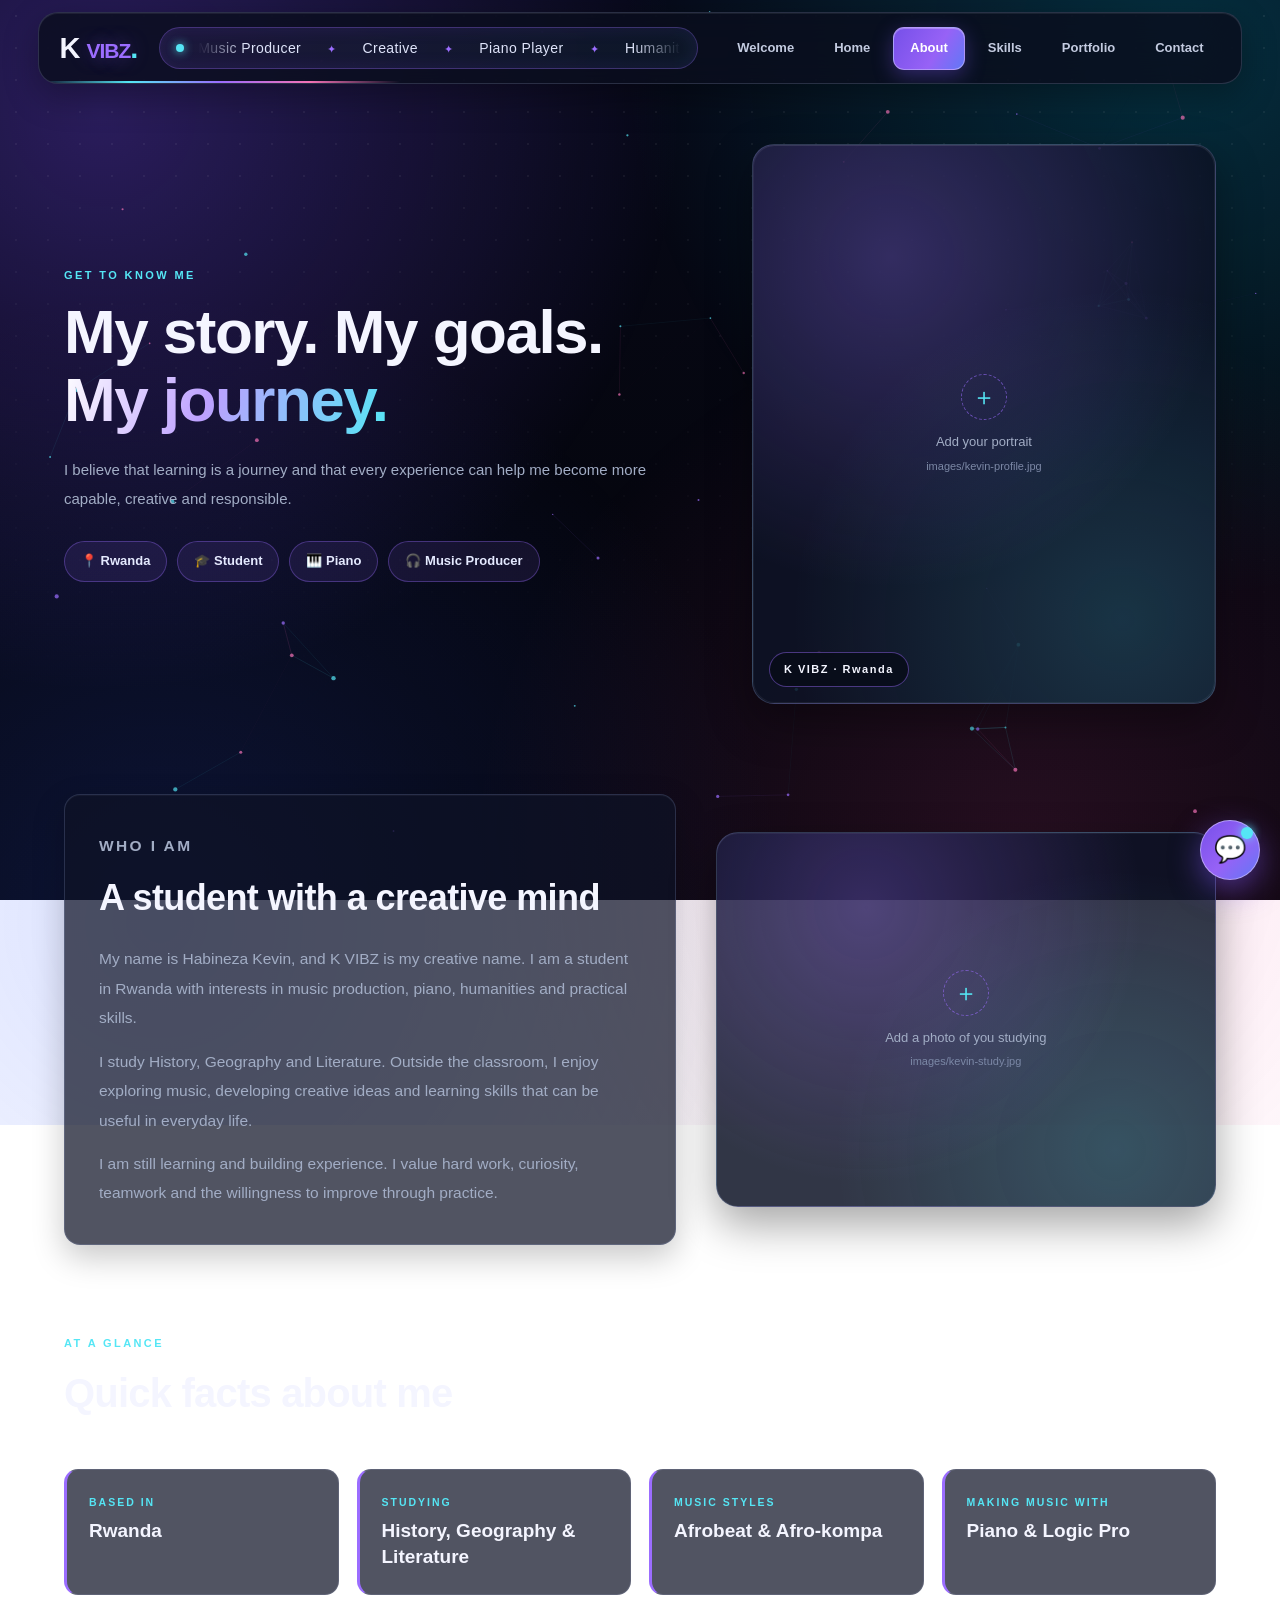
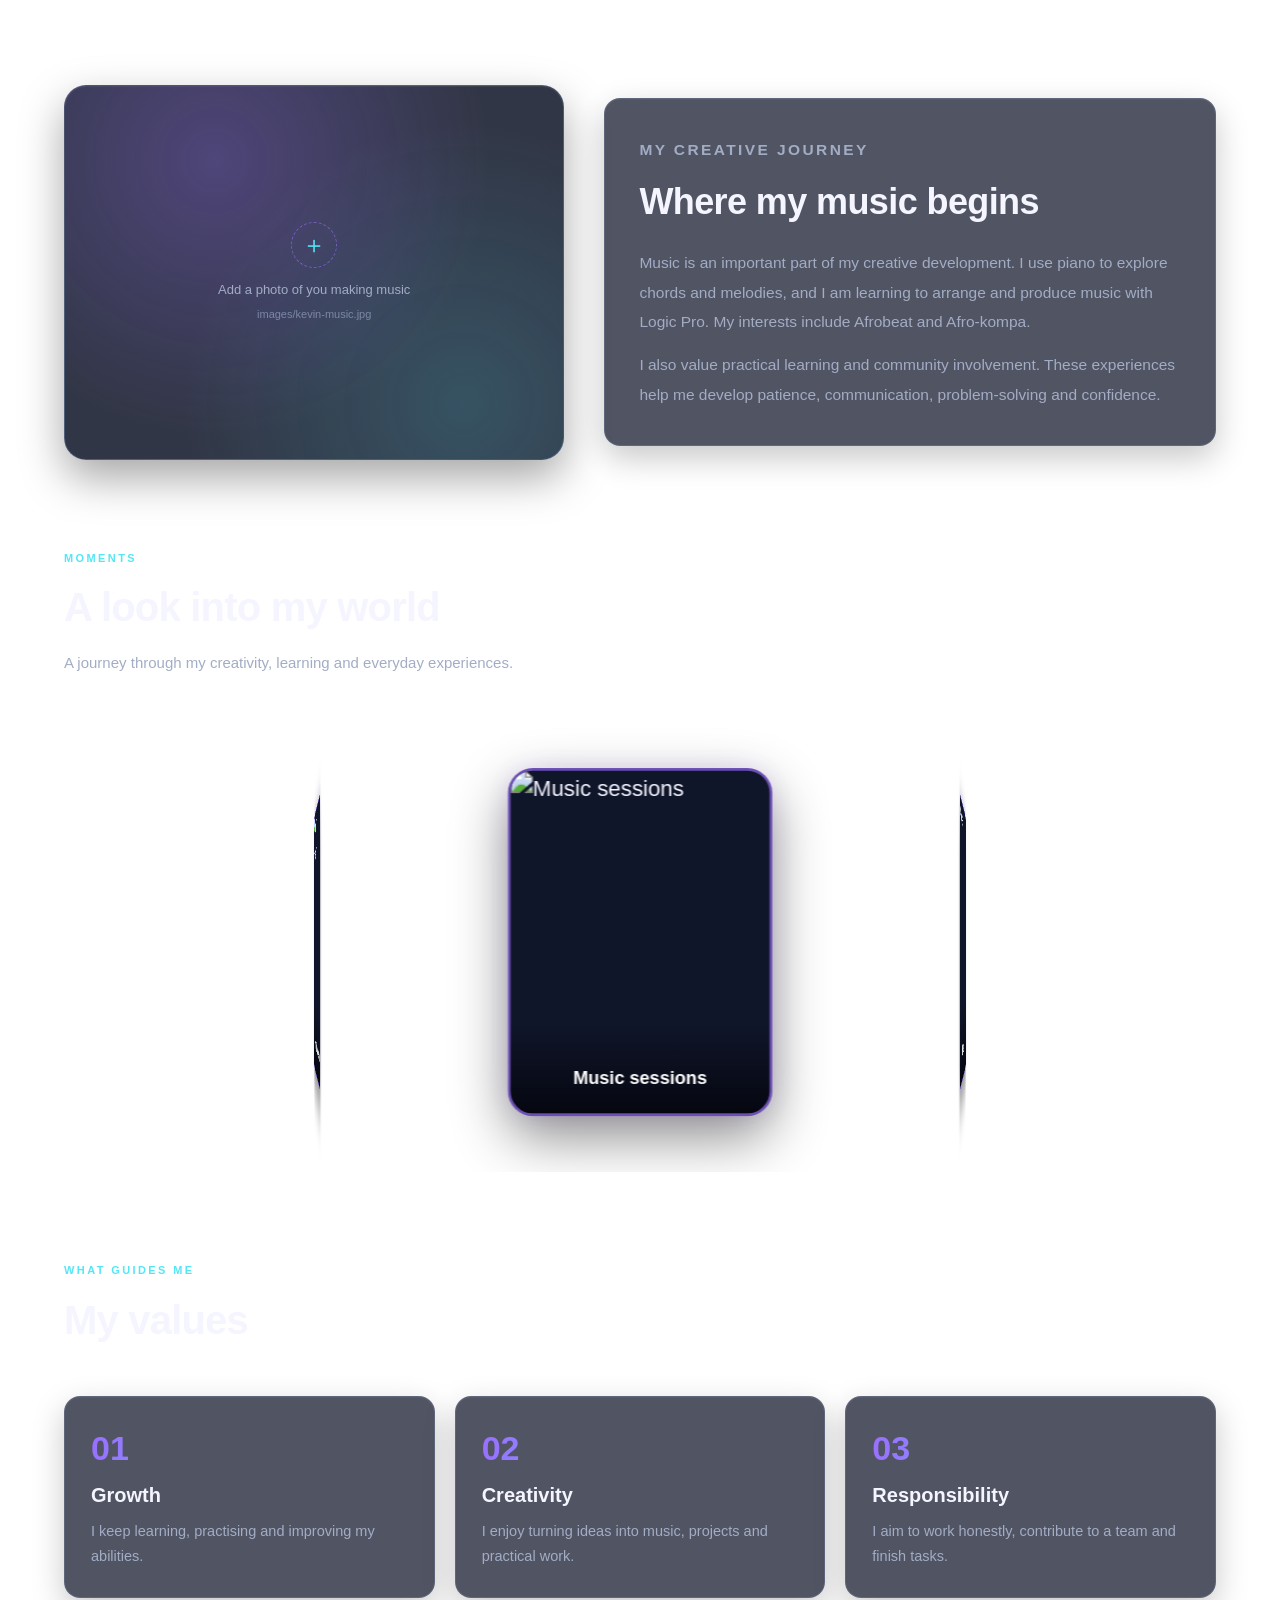
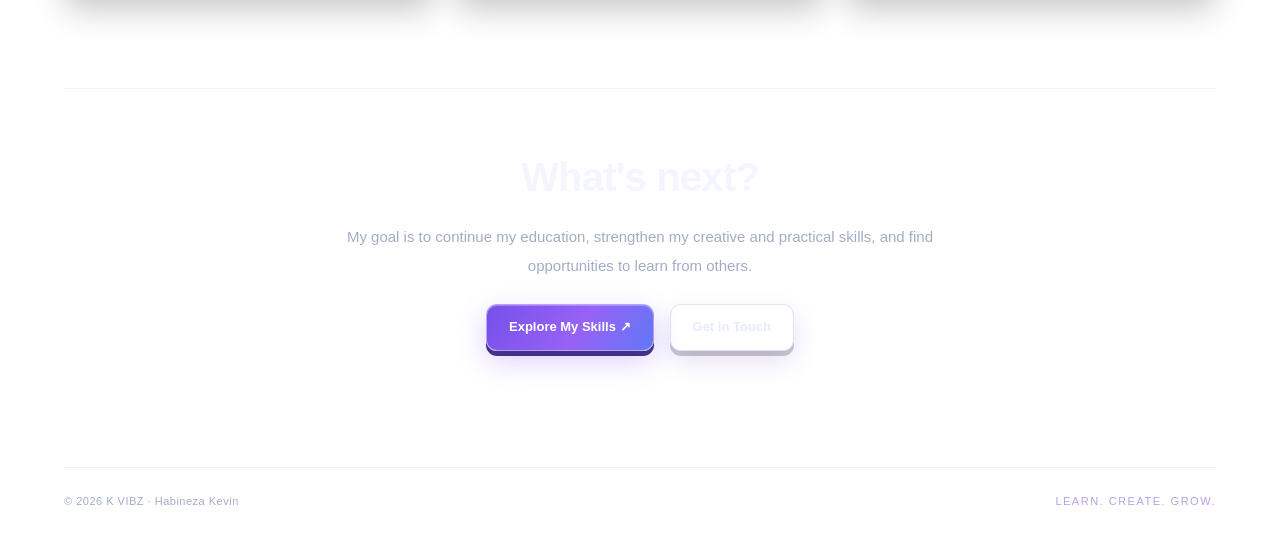
==== about.html @ 2c4d75a5 "Add files via upload" ====
<!DOCTYPE html>
<html lang="en">
<head>
  <meta charset="UTF-8">
  <meta name="viewport" content="width=device-width, initial-scale=1.0">
  <meta name="theme-color" content="#05060f">
  <title>About Me | K VIBZ</title>
  <meta name="description" content="About Habineza Kevin, K VIBZ — student in Rwanda with interests in music production, piano, humanities and practical skills.">
  <link rel="stylesheet" href="styles.css">
  <link rel="stylesheet" href="about.css">
  <script>document.documentElement.classList.add('js');</script>
</head>
<body>
  <header class="site-header">
    <a href="index.html" class="brand">K <span>VIBZ</span><i>.</i></a>

    <div class="header-ticker" aria-hidden="true">
      <span class="ticker-dot"></span>
      <div class="ticker-window">
        <div class="ticker-track">
          <span>Music Producer</span>
          <span>Creative</span>
          <span>Piano Player</span>
          <span>Humanities Student</span>
          <span>Hairdressing Trainee</span>
          <span>Dreamer</span>
          <span>Lifelong Learner</span>
        </div>
      </div>
    </div>

    <button class="nav-toggle" type="button" aria-label="Open menu" aria-expanded="false">
      <span></span><span></span><span></span>
    </button>

    <nav class="navigation">
      <a href="index.html">Welcome</a>
      <a href="home.html">Home</a>
      <a href="about.html" class="active">About</a>
      <a href="skills.html">Skills</a>
      <a href="portfolio.html">Portfolio</a>
      <a href="contact.html">Contact</a>
    </nav>
  </header>

  <main class="page-container about-page">

    <!-- 1. HERO + MAIN PHOTO -->
    <section class="about-hero">
      <div class="about-hero-copy">
        <p class="eyebrow">GET TO KNOW ME</p>
        <h1>My story. My goals. <span class="gradient-text">My journey.</span></h1>
        <p class="page-description">
          I believe that learning is a journey and that every experience can
          help me become more capable, creative and responsible.
        </p>

        <div class="chips">
          <span class="chip">📍 Rwanda</span>
          <span class="chip">🎓 Student</span>
          <span class="chip">🎹 Piano</span>
          <span class="chip">🎧 Music Producer</span>
        </div>
      </div>

      <!-- PHOTO 1: your main portrait → images/kevin-profile.jpg -->
      <figure class="photo-frame portrait">
        <img src="https://uploads.onecompiler.io/436hc3fnz/436vzrrxx/kevin.jpg" alt="Portrait of Habineza Kevin" onerror="this.style.display='none'">
        <span class="photo-placeholder">
          <b>＋</b>
          Add your portrait<br><small>images/kevin-profile.jpg</small>
        </span>
        <figcaption class="photo-badge">K VIBZ · Rwanda</figcaption>
      </figure>
    </section>

    <!-- 2. WHO I AM + PHOTO -->
    <section class="about-split reveal">
      <div class="about-block">
        <p class="eyebrow">WHO I AM</p>
        <h2>A student with a creative mind</h2>
        <p>
          My name is Habineza Kevin, and K VIBZ is my creative name.
          I am a student in Rwanda with interests in music production,
          piano, humanities and practical skills.
        </p>
        <p>
          I study History, Geography and Literature. Outside the classroom,
          I enjoy exploring music, developing creative ideas and learning
          skills that can be useful in everyday life.
        </p>
        <p>
          I am still learning and building experience. I value hard work,
          curiosity, teamwork and the willingness to improve through practice.
        </p>
      </div>

      <!-- PHOTO 2: you studying or in class → images/kevin-study.jpg -->
      <figure class="photo-frame wide">
        <img src="https://uploads.onecompiler.io/436hc3fnz/436vzrrxx/geolab_18.JPG" alt="Kevin studying" onerror="this.style.display='none'">
        <span class="photo-placeholder">
          <b>＋</b>
          Add a photo of you studying<br><small>images/kevin-study.jpg</small>
        </span>
      </figure>
    </section>

    <!-- 3. AT A GLANCE -->
    <section class="about-section">
      <div class="section-head reveal">
        <p class="eyebrow">AT A GLANCE</p>
        <h2>Quick facts about me</h2>
      </div>

      <div class="facts-grid">
        <div class="fact reveal" style="--delay:0s">
          <span class="fact-label">BASED IN</span>
          <strong>Rwanda</strong>
        </div>
        <div class="fact reveal" style="--delay:0.1s">
          <span class="fact-label">STUDYING</span>
          <strong>History, Geography &amp; Literature</strong>
        </div>
        <div class="fact reveal" style="--delay:0.2s">
          <span class="fact-label">MUSIC STYLES</span>
          <strong>Afrobeat &amp; Afro-kompa</strong>
        </div>
        <div class="fact reveal" style="--delay:0.3s">
          <span class="fact-label">MAKING MUSIC WITH</span>
          <strong>Piano &amp; Logic Pro</strong>
        </div>
      </div>
    </section>

    <!-- 4. CREATIVE JOURNEY + PHOTO -->
    <section class="about-split reverse reveal">
      <!-- PHOTO 3: you at the piano or making music → images/kevin-music.jpg -->
      <figure class="photo-frame wide">
        <img src="https://uploads.onecompiler.io/436hc3fnz/436vzrrxx/kevin_25.jpg" alt="Kevin making music" onerror="this.style.display='none'">
        <span class="photo-placeholder">
          <b>＋</b>
          Add a photo of you making music<br><small>images/kevin-music.jpg</small>
        </span>
      </figure>

      <div class="about-block">
        <p class="eyebrow">MY CREATIVE JOURNEY</p>
        <h2>Where my music begins</h2>
        <p>
          Music is an important part of my creative development. I use piano
          to explore chords and melodies, and I am learning to arrange and
          produce music with Logic Pro. My interests include Afrobeat and
          Afro-kompa.
        </p>
        <p>
          I also value practical learning and community involvement.
          These experiences help me develop patience, communication,
          problem-solving and confidence.
        </p>
      </div>
    </section>

    <!-- 5. PHOTO GALLERY -->
    

<!-- 5. 3D ROTATING PHOTO GALLERY -->
<section class="about-section">
  <div class="section-head reveal">
    <p class="eyebrow">MOMENTS</p>
    <h2>A look into my world</h2>
    <p class="page-description">
      A journey through my creativity, learning and everyday experiences.
    </p>
  </div>

  <div class="carousel-scene reveal">
    <div class="carousel-3d">

      <figure class="carousel-photo">
        <img src="https://uploads.onecompiler.io/436hc3fnz/436vzrrxx/kevin_23.jpg" alt="Music sessions">
        <figcaption>Music sessions</figcaption>
      </figure>

      <figure class="carousel-photo">
        <img src="https://uploads.onecompiler.io/436hc3fnz/436vzrrxx/kevin_1.jpg" alt="At the piano">
        <figcaption>At the piano</figcaption>
      </figure>

      <figure class="carousel-photo">
        <img src="https://uploads.onecompiler.io/436hc3fnz/436vzrrxx/geolab_16.JPG" alt="In class">
        <figcaption>In class</figcaption>
      </figure>

      <figure class="carousel-photo">
        <img src="https://uploads.onecompiler.io/436hc3fnz/436vzrrxx/geolab_19.JPG" alt="Hairdressing practice">
        <figcaption>Hairdressing practice</figcaption>
      </figure>

      <figure class="carousel-photo">
        <img src="https://uploads.onecompiler.io/436hc3fnz/436vzrrxx/kevin_9.jpg" alt="Community involvement">
        <figcaption>Community involvement</figcaption>
      </figure>

    </div>
  </div>
</section>



    <!-- 6. VALUES -->
    <section class="about-section">
      <div class="section-head reveal">
        <p class="eyebrow">WHAT GUIDES ME</p>
        <h2>My values</h2>
      </div>

      <div class="values-grid">
        <div class="reveal" style="--delay:0s">
          <h3>Growth</h3>
          <p>I keep learning, practising and improving my abilities.</p>
        </div>
        <div class="reveal" style="--delay:0.12s">
          <h3>Creativity</h3>
          <p>I enjoy turning ideas into music, projects and practical work.</p>
        </div>
        <div class="reveal" style="--delay:0.24s">
          <h3>Responsibility</h3>
          <p>I aim to work honestly, contribute to a team and finish tasks.</p>
        </div>
      </div>
    </section>

    <!-- 7. WHAT'S NEXT -->
    <section class="about-cta reveal">
      <h2>What's next?</h2>
      <p class="page-description">
        My goal is to continue my education, strengthen my creative and
        practical skills, and find opportunities to learn from others.
      </p>
      <div class="cta-buttons">
        <a href="skills.html" class="btn btn-primary">Explore My Skills ↗</a>
        <a href="contact.html" class="btn btn-outline">Get in Touch</a>
      </div>
    </section>
  </main>

  <footer class="site-footer">
    <p>© 2026 K VIBZ · Habineza Kevin</p>
    <p>LEARN. CREATE. GROW.</p>
  </footer>

  <script src="script.js"></script>
  <script src="about.js"></script>
</body>
</html>
---- styles.css ----
/* ==========================================
   K VIBZ — WELCOME PAGE EXTRAS (index.html only)
   Add AFTER styles.css:  <link rel="stylesheet" href="welcome.css">
========================================== */

/* --- One entrance moment: headline lines rise into place --- */
.welcome-title .ln {
    display: block;
    overflow: hidden;
    padding-bottom: 0.08em;
}

.welcome-title .ln > span {
    display: inline-block;
    transform: translateY(115%);
    animation: lineRise 0.95s cubic-bezier(0.2, 0.8, 0.2, 1) forwards;
}

.welcome-title .ln:nth-child(2) > span { animation-delay: 0.12s; }
.welcome-title .ln:nth-child(3) > span { animation-delay: 0.24s; }

@keyframes lineRise {
    to { transform: translateY(0); }
}

/* --- The piano panel --- */
.identity-panel {
    min-height: 540px;
    gap: 22px;
    cursor: default;
}

/* glow that follows the pointer */
.identity-panel::before {
    content: "";
    position: absolute;
    inset: 0;
    z-index: 0;
    pointer-events: none;
    background: radial-gradient(320px circle at var(--mx, 50%) var(--my, 35%),
                rgba(155, 109, 255, 0.2), transparent 65%);
}

/* sound bars drawn behind everything */
#viz {
    position: absolute;
    inset: 0;
    width: 100%;
    height: 100%;
    z-index: 0;
    pointer-events: none;
}

.identity-panel .logo-k {
    font-size: clamp(84px, 10vw, 118px);
}

.identity-panel .logo-vibz {
    font-size: clamp(26px, 3.4vw, 38px);
}

.piano {
    position: relative;
    z-index: 2;
    display: flex;
    width: min(360px, 88%);
    height: 132px;
    padding: 0 0 4px;
    background: rgba(5, 7, 16, 0.75);
    border: 1px solid rgba(157, 177, 225, 0.28);
    border-radius: 14px;
    box-shadow: 0 16px 36px rgba(0, 0, 0, 0.4);
}

.key-w {
    position: relative;
    flex: 1;
    margin: 0 1px;
    padding: 0 0 8px;
    display: flex;
    align-items: flex-end;
    justify-content: center;

    border: 0;
    border-radius: 0 0 9px 9px;
    background: linear-gradient(#f6f7ff, #c6ccf0);
    color: #565b86;
    font-size: 11px;
    font-weight: 700;
    cursor: pointer;
    transition: transform 0.08s ease, background 0.2s ease, box-shadow 0.2s ease;
}

.key-b {
    position: absolute;
    top: 0;
    z-index: 3;
    width: 9%;
    height: 60%;
    margin-left: -4.5%;

    border: 1px solid rgba(157, 177, 225, 0.3);
    border-top: 0;
    border-radius: 0 0 7px 7px;
    background: linear-gradient(#1d2347, #070914);
    color: #8f9acb;
    font-size: 10px;
    font-weight: 700;
    cursor: pointer;
    transition: transform 0.08s ease, background 0.2s ease, box-shadow 0.2s ease;
}

.key-w.on {
    transform: translateY(2px);
    background: linear-gradient(#cdb8ff, #55e6f5);
    box-shadow: 0 0 22px rgba(85, 230, 245, 0.6);
}

.key-b.on {
    transform: translateY(2px);
    background: linear-gradient(#9b6dff, #f472b6);
    box-shadow: 0 0 20px rgba(244, 114, 182, 0.65);
    color: white;
}

.key-w:focus-visible,
.key-b:focus-visible {
    outline: 2px solid var(--cyan);
    outline-offset: 2px;
}

#now {
    min-width: 220px;
    justify-content: center;
}

@media (max-width: 600px) {
    .identity-panel { min-height: 480px; }
    .piano { height: 112px; }
}

@media (prefers-reduced-motion: reduce) {
    .welcome-title .ln > span {
        transform: none;
        animation: none;
    }
}
/* ==========================================
   K VIBZ — COMMON STYLES (all pages)
   Deep Night • Electric Purple • Cyan • Rose
========================================== */

@import url('https://fonts.googleapis.com/css2?family=DM+Sans:wght@400;500;600;700&family=Space+Grotesk:wght@400;500;600;700&display=swap');

:root {
    --bg: #05060f;
    --surface: #0e1326;
    --purple: #9b6dff;
    --cyan: #55e6f5;
    --rose: #f472b6;
    --text: #f4f5ff;
    --muted: #a2adc5;
    --border: rgba(165, 180, 220, 0.17);
    --radius: 16px;

    /* Side margins for every page: change this one value to adjust all */
    --page-width: min(1200px, 90%);
}

/* ==========================================
   1. BASE
========================================== */

* {
    margin: 0;
    padding: 0;
    box-sizing: border-box;
}

html {
    scroll-behavior: smooth;
    scroll-padding-top: 110px;
}

body {
    min-height: 100vh;
    display: flex;
    flex-direction: column;
    overflow-x: hidden;

    background: linear-gradient(180deg, #070918 0%, #05060f 55%, #04050b 100%);
    background-attachment: fixed;

    color: var(--text);
    font-family: 'DM Sans', sans-serif;
    line-height: 1.6;
}

a {
    color: inherit;
    text-decoration: none;
}

button,
input,
textarea,
select {
    font: inherit;
}

img {
    max-width: 100%;
}

/* ==========================================
   2. BACKGROUND  (aurora + dot grid + particles)
========================================== */

/* Slowly drifting colour glow */
body::before {
    content: "";
    position: fixed;
    inset: -25%;
    z-index: -3;
    pointer-events: none;

    background:
        radial-gradient(circle at 22% 25%, rgba(124, 77, 255, 0.30), transparent 32%),
        radial-gradient(circle at 78% 20%, rgba(0, 200, 220, 0.20), transparent 30%),
        radial-gradient(circle at 70% 80%, rgba(236, 72, 153, 0.15), transparent 32%),
        radial-gradient(circle at 25% 85%, rgba(56, 92, 255, 0.18), transparent 34%);

    animation: auroraDrift 28s ease-in-out infinite alternate;
}

/* Fine dot grid that fades toward the bottom */
body::after {
    content: "";
    position: fixed;
    inset: 0;
    z-index: -1;
    pointer-events: none;

    background-image: radial-gradient(rgba(255, 255, 255, 0.07) 1px, transparent 1px);
    background-size: 32px 32px;
    mask-image: linear-gradient(to bottom, black, transparent 80%);
    -webkit-mask-image: linear-gradient(to bottom, black, transparent 80%);
}

/* Floating particles are drawn by script.js */
#bg-canvas {
    position: fixed;
    inset: 0;
    z-index: -2;
    pointer-events: none;
}

/* ==========================================
   3. PAGE SIDE MARGINS  (the  |  content  |  look)
========================================== */

main {
    flex: 1;
    width: var(--page-width);
    margin: 0 auto;
    padding: 60px 0;
}

/* ==========================================
   4. HEADER:  [ K VIBZ ]  [ moving words ]  [ buttons ]
========================================== */

.site-header {
    position: sticky;
    top: 12px;
    z-index: 1000;

    width: min(1280px, 94%);
    margin: 12px auto 0;
    padding: 12px 20px;
    overflow: hidden;

    display: grid;
    grid-template-columns: auto minmax(0, 1fr) auto;
    grid-template-areas: "brand ticker nav";
    align-items: center;
    gap: 22px;

    background: rgba(10, 14, 30, 0.82);
    border: 1px solid rgba(170, 180, 220, 0.2);
    border-radius: 20px;

    -webkit-backdrop-filter: blur(20px);
    backdrop-filter: blur(20px);

    box-shadow:
        0 12px 35px rgba(0, 0, 0, 0.3),
        inset 0 1px 0 rgba(255, 255, 255, 0.07);

    transition: box-shadow 0.3s ease, border-color 0.3s ease;
}

.site-header.scrolled {
    border-color: rgba(155, 109, 255, 0.4);
    box-shadow:
        0 14px 40px rgba(0, 0, 0, 0.45),
        0 0 30px rgba(124, 77, 255, 0.12),
        inset 0 1px 0 rgba(255, 255, 255, 0.07);
}

/* Glowing line sliding along the bottom edge */
.site-header::after {
    content: "";
    position: absolute;
    left: 0;
    bottom: 0;
    width: 30%;
    height: 2px;
    background: linear-gradient(90deg, transparent, var(--cyan), var(--purple), var(--rose), transparent);
    animation: headerGlow 5s ease-in-out infinite alternate;
}

/* --- Logo (left) --- */

.brand {
    grid-area: brand;
    font-family: 'Space Grotesk', sans-serif;
    font-size: 29px;
    font-weight: 700;
    letter-spacing: -1px;
    white-space: nowrap;
}

.brand span {
  font-size: 21px;
    color: var(--purple);
    text-shadow: 0 0 20px rgba(155, 109, 255, 0.4);
}

.brand i {
    color: var(--cyan);
    font-style: normal;
}

/* --- Moving words in a frame (middle) --- */

.header-ticker {
    grid-area: ticker;
    min-width: 0;
    height: 42px;
    padding: 0 16px;

    display: flex;
    align-items: center;
    gap: 14px;

    background: linear-gradient(135deg, rgba(155, 109, 255, 0.1), rgba(85, 230, 245, 0.05));
    border: 1px solid rgba(155, 109, 255, 0.32);
    border-radius: 999px;
    box-shadow: inset 0 0 18px rgba(124, 77, 255, 0.1);
}

.ticker-dot {
    flex-shrink: 0;
    width: 8px;
    height: 8px;
    border-radius: 50%;
    background: var(--cyan);
    box-shadow: 0 0 10px var(--cyan);
    animation: pulse 1.8s ease-in-out infinite;
}

.ticker-window {
    flex: 1;
    min-width: 0;
    overflow: hidden;

    mask-image: linear-gradient(90deg, transparent, black 10%, black 90%, transparent);
    -webkit-mask-image: linear-gradient(90deg, transparent, black 10%, black 90%, transparent);
}

.ticker-track {
    display: flex;
    align-items: center;
    gap: 26px;
    width: max-content;
    animation: tickerMove 30s linear infinite;

    font-family: 'Space Grotesk', sans-serif;
    font-size: 14px;
    font-weight: 500;
    letter-spacing: 0.4px;
    color: #dfe4fa;
    white-space: nowrap;
}

.ticker-track span::after {
    content: "✦";
    margin-left: 26px;
    color: var(--purple);
    font-size: 11px;
}

.header-ticker:hover .ticker-track {
    animation-play-state: paused;
}

/* --- Navigation buttons (right) --- */

.navigation {
    grid-area: nav;
    display: flex;
    align-items: center;
    gap: 6px;
}

.navigation a {
    padding: 10px 16px;
    border: 1px solid transparent;
    border-radius: 11px;

    color: #c3cbe0;
    font-size: 13px;
    font-weight: 600;
    white-space: nowrap;

    transition: color 0.25s ease, background 0.25s ease, border-color 0.25s ease,
                box-shadow 0.25s ease, transform 0.25s ease;
}

.navigation a:hover {
    color: white;
    background: rgba(155, 109, 255, 0.14);
    border-color: rgba(155, 109, 255, 0.4);
    transform: translateY(-2px);
}

.navigation a.active {
    color: white;
    background: linear-gradient(120deg, #7650e9, #9762f6 60%, #6178f6);
    border-color: rgba(213, 198, 255, 0.55);
    box-shadow: 0 6px 20px rgba(126, 83, 245, 0.35), inset 0 1px 0 rgba(255, 255, 255, 0.25);
}

/* --- Menu button (phones and tablets only) --- */

.nav-toggle {
    grid-area: toggle;
    display: none;
    width: 44px;
    height: 44px;
    padding: 0;

    flex-direction: column;
    align-items: center;
    justify-content: center;
    gap: 5px;

    background: rgba(155, 109, 255, 0.12);
    border: 1px solid rgba(155, 109, 255, 0.4);
    border-radius: 12px;
    cursor: pointer;
}

.nav-toggle span {
    display: block;
    width: 20px;
    height: 2px;
    background: white;
    border-radius: 2px;
    transition: transform 0.3s ease, opacity 0.3s ease;
}

.site-header.menu-open .nav-toggle span:nth-child(1) { transform: translateY(7px) rotate(45deg); }
.site-header.menu-open .nav-toggle span:nth-child(2) { opacity: 0; }
.site-header.menu-open .nav-toggle span:nth-child(3) { transform: translateY(-7px) rotate(-45deg); }

/* ==========================================
   5. TEXT
========================================== */

h1,
h2,
h3 {
    color: var(--text);
    font-family: 'Space Grotesk', sans-serif;
}

.eyebrow {
    color: var(--cyan);
    font-size: 11px;
    font-weight: 700;
    letter-spacing: 2.4px;
}

.gradient-text {
    background: linear-gradient(110deg, #ffffff 0%, #bda0ff 45%, #55e6f5 100%);
    -webkit-background-clip: text;
    background-clip: text;
    -webkit-text-fill-color: transparent;
    color: transparent;
}

.page-description {
    max-width: 650px;
    color: var(--muted);
    font-size: 15px;
    line-height: 1.9;
}

/* ==========================================
   6. BUTTONS
========================================== */

.btn {
    display: inline-flex;
    align-items: center;
    justify-content: center;
    gap: 8px;

    min-height: 47px;
    padding: 12px 22px;

    border: 1px solid rgba(190, 173, 255, 0.42);
    border-radius: 11px;

    font-size: 13px;
    font-weight: 700;
    text-align: center;
    cursor: pointer;

    box-shadow:
        0 5px 0 rgba(0, 0, 0, 0.2),
        0 10px 24px rgba(110, 77, 210, 0.18),
        inset 0 1px 0 rgba(255, 255, 255, 0.16);

    transition: transform 0.25s ease, box-shadow 0.25s ease,
                border-color 0.25s ease, background 0.25s ease;
}

.btn:hover {
    transform: translateY(-3px);
}

.btn:active {
    transform: translateY(1px);
    box-shadow: 0 3px 10px rgba(0, 0, 0, 0.2);
}

.btn-primary {
    color: white;
    background: linear-gradient(120deg, #7650e9, #9762f6 55%, #6178f6);
    border-color: rgba(213, 198, 255, 0.65);
    box-shadow:
        0 5px 0 #42308a,
        0 10px 28px rgba(126, 83, 245, 0.28),
        inset 0 1px 0 rgba(255, 255, 255, 0.25);
}

.btn-primary:hover {
    background: linear-gradient(120deg, #8968ff, #a678ff 55%, #6b91ff);
    box-shadow:
        0 7px 0 #42308a,
        0 16px 35px rgba(126, 83, 245, 0.4);
}

.btn-outline {
    color: #e5eaff;
    background: rgba(255, 255, 255, 0.035);
    border-color: rgba(157, 181, 230, 0.35);
}

.btn-outline:hover {
    color: white;
    background: rgba(155, 109, 255, 0.13);
    border-color: var(--purple);
}

/* ==========================================
   7. WELCOME PAGE (index.html)
========================================== */

.welcome-layout {
    display: grid;
    grid-template-columns: 1.1fr 0.9fr;
    align-items: center;
    gap: 60px;
    padding: 50px 0;
}

.welcome-title {
    margin: 14px 0 22px;
    font-size: clamp(38px, 5.4vw, 68px);
    font-weight: 700;
    line-height: 1.08;
    letter-spacing: -1.5px;
}

.welcome-description {
    max-width: 520px;
    color: var(--muted);
    font-size: 16px;
    line-height: 1.85;
}

.role-line {
    display: flex;
    align-items: center;
    flex-wrap: wrap;
    gap: 14px;
    margin: 30px 0 34px;
}

.role-label {
    color: var(--muted);
    font-size: 11px;
    font-weight: 700;
    letter-spacing: 2px;
}

.moving-role {
    position: relative;
    display: inline-block;
    min-width: 230px;
    height: 1.7em;
    overflow: hidden;

    color: var(--cyan);
    font-family: 'Space Grotesk', sans-serif;
    font-size: 20px;
    font-weight: 600;
}

.moving-role span {
    position: absolute;
    top: 0;
    left: 0;
    white-space: nowrap;
    opacity: 0;
    animation: roleSwap 15s infinite;
}

.moving-role span:nth-child(1) { animation-delay: 0s; }
.moving-role span:nth-child(2) { animation-delay: 3s; }
.moving-role span:nth-child(3) { animation-delay: 6s; }
.moving-role span:nth-child(4) { animation-delay: 9s; }
.moving-role span:nth-child(5) { animation-delay: 12s; }

.welcome-buttons {
    display: flex;
    flex-wrap: wrap;
    gap: 16px;
}

.welcome-footer {
    display: flex;
    flex-wrap: wrap;
    gap: 12px 28px;
    margin-top: 44px;
    padding-top: 22px;
    border-top: 1px solid var(--border);

    color: var(--muted);
    font-size: 11px;
    letter-spacing: 1.5px;
}

.identity-panel {
    position: relative;
    display: flex;
    flex-direction: column;
    align-items: center;
    justify-content: center;
    gap: 26px;

    min-height: 500px;
    overflow: hidden;

    background-color: rgba(14, 19, 38, 0.72);
    border: 1px solid rgba(157, 177, 225, 0.2);
    border-radius: 24px;
    box-shadow:
        0 12px 32px rgba(0, 0, 0, 0.25),
        inset 0 1px 0 rgba(255, 255, 255, 0.04);
}

.orbit {
    position: absolute;
    top: 50%;
    left: 50%;
    border-radius: 50%;
    pointer-events: none;
}

.orbit-one {
    width: 340px;
    height: 340px;
    margin: -170px 0 0 -170px;
    border: 1px dashed rgba(155, 109, 255, 0.35);
    animation: spin 40s linear infinite;
}

.orbit-two {
    width: 460px;
    height: 460px;
    margin: -230px 0 0 -230px;
    border: 1px solid rgba(85, 230, 245, 0.16);
    animation: spin 60s linear infinite reverse;
}

.identity-logo {
    position: relative;
    z-index: 1;
    display: flex;
    flex-direction: column;
    align-items: center;
    font-family: 'Space Grotesk', sans-serif;
    font-weight: 700;
    line-height: 1;
    animation: logoFloat 5s ease-in-out infinite;
}

.logo-k {
    font-size: clamp(100px, 13vw, 150px);
    background: linear-gradient(135deg, #ffffff, var(--purple));
    -webkit-background-clip: text;
    background-clip: text;
    -webkit-text-fill-color: transparent;
    color: transparent;
}

.logo-vibz {
    margin-top: 6px;
    color: var(--purple);
    font-size: clamp(30px, 4vw, 44px);
    letter-spacing: 6px;
    text-shadow: 0 0 24px rgba(155, 109, 255, 0.4);
}

.logo-dot {
    color: var(--cyan);
}

.identity-caption {
    position: relative;
    z-index: 1;
    display: flex;
    align-items: center;
    gap: 12px;

    color: var(--muted);
    font-size: 11px;
    letter-spacing: 2.5px;
}

.caption-line {
    width: 34px;
    height: 1px;
    background: var(--cyan);
}

.floating-card {
    position: absolute;
    z-index: 2;
    display: flex;
    align-items: center;
    gap: 10px;
    padding: 11px 16px;

    background: rgba(10, 14, 30, 0.92);
    border: 1px solid rgba(157, 177, 225, 0.25);
    border-radius: 12px;
    box-shadow: 0 10px 28px rgba(0, 0, 0, 0.3);

    font-size: 13px;
    font-weight: 600;
}

.card-top    { top: 11%;    left: 6%; }
.card-bottom { bottom: 11%; right: 6%; }

.card-icon {
    display: grid;
    place-items: center;
    width: 28px;
    height: 28px;
    border-radius: 8px;
    background: rgba(155, 109, 255, 0.2);
    color: var(--cyan);
}

.identity-number {
    position: absolute;
    right: 20px;
    top: 18px;
    color: var(--muted);
    font-size: 11px;
    letter-spacing: 2px;
}

/* ==========================================
   8. SHARED CARDS, IMAGES, FORMS (other pages)
========================================== */

.focus-card,
.skill-card,
.work-card,
.practical-card,
.about-block,
.values-grid > div,
.contact-details,
.contact-form,
.project-feature,
.home-visual {
    background-color: rgba(14, 19, 38, 0.72);
    border: 1px solid rgba(157, 177, 225, 0.2);
    border-radius: var(--radius);
    box-shadow:
        0 12px 32px rgba(0, 0, 0, 0.22),
        inset 0 1px 0 rgba(255, 255, 255, 0.04);
    transition: border-color 0.25s ease, box-shadow 0.25s ease;
}

.focus-card:hover,
.skill-card:hover,
.work-card:hover,
.practical-card:hover {
    border-color: rgba(155, 109, 255, 0.55);
    box-shadow:
        0 18px 40px rgba(0, 0, 0, 0.3),
        0 0 25px rgba(127, 83, 245, 0.1);
}

.profile-image,
.work-image img,
.practical-card img {
    border: 1px solid rgba(170, 180, 230, 0.13);
}

.profile-image {
    border-radius: 12px;
}

.work-image,
.practical-card {
    overflow: hidden;
}

.work-image img,
.practical-card img {
    transition: transform 0.45s ease, filter 0.45s ease;
}

.work-card:hover .work-image img,
.practical-card:hover img {
    transform: scale(1.04);
    filter: saturate(1.12);
}

.contact-form input,
.contact-form textarea,
.contact-form select {
    color: var(--text);
    background: rgba(5, 7, 16, 0.85);
    border: 1px solid rgba(157, 177, 225, 0.25);
    border-radius: 9px;
    transition: border-color 0.2s ease, box-shadow 0.2s ease;
}

.contact-form input:focus,
.contact-form textarea:focus,
.contact-form select:focus {
    outline: none;
    border-color: var(--purple);
    box-shadow: 0 0 0 3px rgba(155, 109, 255, 0.13);
}

/* ==========================================
   9. FOOTER
========================================== */

.site-footer {
    width: var(--page-width);
    margin: 0 auto;
    padding: 25px 0 30px;

    display: flex;
    justify-content: space-between;
    align-items: center;
    flex-wrap: wrap;
    gap: 12px;

    border-top: 1px solid var(--border);
    color: var(--muted);
    font-size: 11px;
    letter-spacing: 0.5px;
}

.site-footer p:last-child {
    color: #b7a2e5;
    letter-spacing: 1.5px;
}

/* ==========================================
   10. ANIMATIONS
========================================== */

@keyframes auroraDrift {
    from { transform: translate3d(-3%, -2%, 0) rotate(0deg); }
    to   { transform: translate3d(3%, 3%, 0) rotate(8deg); }
}

@keyframes headerGlow {
    from { transform: translateX(0);    opacity: 0.5; }
    to   { transform: translateX(233%); opacity: 1; }
}

@keyframes tickerMove {
    to { transform: translateX(-50%); }
}

@keyframes pulse {
    0%, 100% { opacity: 1;   transform: scale(1); }
    50%      { opacity: 0.4; transform: scale(0.7); }
}

@keyframes roleSwap {
    0%   { opacity: 0; transform: translateY(100%); }
    3%   { opacity: 1; transform: translateY(0); }
    18%  { opacity: 1; transform: translateY(0); }
    21%  { opacity: 0; transform: translateY(-100%); }
    100% { opacity: 0; transform: translateY(-100%); }
}

@keyframes logoFloat {
    0%, 100% { transform: translateY(0); }
    50%      { transform: translateY(-9px); }
}

@keyframes spin {
    to { transform: rotate(360deg); }
}

/* ==========================================
   11. ACCESSIBILITY
========================================== */

a:focus-visible,
button:focus-visible {
    outline: 2px solid var(--cyan);
    outline-offset: 4px;
}

@media (prefers-reduced-motion: reduce) {
    *,
    *::before,
    *::after {
        scroll-behavior: auto !important;
        animation-duration: 0.01ms !important;
        animation-iteration-count: 1 !important;
        transition-duration: 0.01ms !important;
    }

    .ticker-track {
        animation: none;
    }

    .moving-role span:first-child {
        opacity: 1;
        animation: none;
    }
}

/* ==========================================
   12. TABLETS  (menu button + words on their own row)
========================================== */

@media (max-width: 1020px) {
    .site-header {
        grid-template-columns: 1fr auto;
        grid-template-areas:
            "brand  toggle"
            "ticker ticker"
            "nav    nav";
        gap: 14px;
        padding: 14px 18px;
    }

    .nav-toggle {
        display: flex;
    }

    .navigation {
        display: none;
        flex-direction: column;
        align-items: stretch;
        gap: 6px;
    }

    .site-header.menu-open .navigation {
        display: flex;
    }

    .navigation a {
        padding: 12px 16px;
        font-size: 14px;
    }

    main {
        padding: 40px 0;
    }

    .welcome-layout {
        grid-template-columns: 1fr;
        gap: 40px;
        padding: 30px 0;
    }

    .identity-panel {
        min-height: 420px;
    }
}

/* ==========================================
   13. PHONES
========================================== */

@media (max-width: 600px) {
    body {
        background-attachment: scroll;
    }

    .site-header {
        width: 94%;
        top: 6px;
        margin-top: 6px;
        border-radius: 16px;
    }

    .brand {
        font-size: 23px;
    }

    .welcome-buttons .btn {
        flex: 1 1 100%;
    }

    .moving-role {
        min-width: 200px;
        font-size: 18px;
    }

    .orbit-two {
        display: none;
    }

    .floating-card {
        font-size: 12px;
        padding: 9px 12px;
    }

    .site-footer {
        flex-direction: column;
        align-items: flex-start;
    }
}
/* ==========================================
   K VIBZ — CHAT BOX STYLES (all pages)
   Add in the <head> of every page:
   <link rel="stylesheet" href="chatbox.css">
   Uses the colours from styles.css when it is loaded,
   and has its own fallback colours when it is not.
========================================== */

.kv-chat {
    position: fixed;
    right: 20px;
    bottom: calc(20px + env(safe-area-inset-bottom,0px));
    z-index: 2000;
    font-family: 'DM Sans',system-ui,sans-serif;
}

.kv-fab {
    position: relative;
    display: grid;
    place-items: center;
    width: 60px;
    height: 60px;
    padding: 0;
    border: 1px solid rgba(213,198,255,.6);
    border-radius: 50%;
    background: linear-gradient(135deg,#7650e9,#9762f6 55%,#6178f6);
    color: #fff;
    font-size: 26px;
    cursor: pointer;
    box-shadow: 0 10px 30px rgba(126,83,245,.5);
    transition: transform .25s ease,box-shadow .25s ease;
}

.kv-fab:hover {
    transform: translateY(-3px) scale(1.05);
    box-shadow: 0 14px 36px rgba(126,83,245,.65);
}

.kv-fab-ping {
    position: absolute;
    top: 6px;
    right: 6px;
    width: 12px;
    height: 12px;
    border-radius: 50%;
    background: var(--cyan,#55e6f5);
    box-shadow: 0 0 10px var(--cyan,#55e6f5);
    animation: kvPing 1.8s ease-in-out infinite;
}

.kv-chat.is-open .kv-fab-ping {
    display: none;
}

.kv-panel {
    position: fixed;
    right: 20px;
    bottom: calc(92px + env(safe-area-inset-bottom,0px));
    display: none;
    flex-direction: column;
    width: min(380px,calc(100vw - 32px));
    height: min(560px,calc(100vh - 130px));
    overflow: hidden;
    background: rgba(10,14,30,.97);
    border: 1px solid rgba(155,109,255,.4);
    border-radius: 20px;
    box-shadow: 0 24px 60px rgba(0,0,0,.55);
    transform-origin: bottom right;
    color: #eef0ff;
}

.kv-panel.open {
    display: flex;
    animation: kvPop .3s ease;
}

.kv-head {
    display: flex;
    align-items: center;
    gap: 12px;
    padding: 14px 16px;
    background: linear-gradient(120deg,rgba(118,80,233,.38),rgba(85,230,245,.12));
    border-bottom: 1px solid rgba(157,177,225,.2);
}

.kv-avatar {
    display: grid;
    place-items: center;
    flex-shrink: 0;
    width: 40px;
    height: 40px;
    border-radius: 50%;
    background: linear-gradient(135deg,#9762f6,#55e6f5);
    color: #fff;
    font-family: 'Space Grotesk',sans-serif;
    font-size: 20px;
    font-weight: 700;
}

.kv-title {
    display: flex;
    flex-direction: column;
    flex: 1;
    line-height: 1.3;
}

.kv-title strong {
    font-family: 'Space Grotesk',sans-serif;
    font-size: 15px;
}

.kv-title span {
    display: flex;
    align-items: center;
    gap: 6px;
    color: #a2adc5;
    font-size: 12px;
}

.kv-online {
    width: 8px;
    height: 8px;
    border-radius: 50%;
    background: #4ade80;
    box-shadow: 0 0 8px #4ade80;
}

.kv-close {
    width: 34px;
    height: 34px;
    padding: 0;
    border: 1px solid rgba(157,177,225,.3);
    border-radius: 10px;
    background: transparent;
    color: #c3cbe0;
    font-size: 15px;
    cursor: pointer;
}

.kv-close:hover {
    background: rgba(155,109,255,.18);
    color: #fff;
}

.kv-messages {
    display: flex;
    flex-direction: column;
    flex: 1;
    gap: 10px;
    padding: 16px;
    overflow-y: auto;
    scroll-behavior: smooth;
}

.kv-msg {
    max-width: 86%;
    padding: 10px 14px;
    border-radius: 16px;
    font-size: 14px;
    line-height: 1.55;
    overflow-wrap: anywhere;
    animation: kvIn .3s ease;
}

.kv-bot {
    align-self: flex-start;
    background: rgba(155,109,255,.14);
    border: 1px solid rgba(155,109,255,.28);
    border-bottom-left-radius: 5px;
}

.kv-user {
    align-self: flex-end;
    background: linear-gradient(120deg,#7650e9,#6178f6);
    border-bottom-right-radius: 5px;
    color: #fff;
}

.kv-msg a {
    color: #55e6f5;
    text-decoration: underline;
}

.kv-typing {
    display: flex;
    gap: 5px;
    align-self: flex-start;
    padding: 13px 16px;
    background: rgba(155,109,255,.14);
    border: 1px solid rgba(155,109,255,.28);
    border-radius: 16px;
    border-bottom-left-radius: 5px;
}

.kv-typing i {
    width: 7px;
    height: 7px;
    border-radius: 50%;
    background: #bda0ff;
    animation: kvDot 1.1s ease-in-out infinite;
}

.kv-typing i:nth-child(2) {
    animation-delay: .15s;
}

.kv-typing i:nth-child(3) {
    animation-delay: .3s;
}

.kv-chips {
    display: flex;
    gap: 8px;
    padding: 10px 12px;
    overflow-x: auto;
    border-top: 1px solid rgba(157,177,225,.15);
    scrollbar-width: none;
}

.kv-chips::-webkit-scrollbar {
    display: none;
}

.kv-chip {
    flex-shrink: 0;
    padding: 7px 13px;
    border: 1px solid rgba(155,109,255,.4);
    border-radius: 999px;
    background: rgba(155,109,255,.1);
    color: #e5eaff;
    font: inherit;
    font-size: 12.5px;
    font-weight: 600;
    cursor: pointer;
    white-space: nowrap;
}

.kv-chip:hover {
    background: rgba(155,109,255,.25);
}

.kv-form {
    display: flex;
    gap: 8px;
    padding: 12px;
    border-top: 1px solid rgba(157,177,225,.2);
}

.kv-input {
    flex: 1;
    min-width: 0;
    padding: 11px 14px;
    border: 1px solid rgba(157,177,225,.28);
    border-radius: 12px;
    background: rgba(5,7,16,.85);
    color: #f4f5ff;
    font: inherit;
    font-size: 16px;
}

.kv-input:focus {
    outline: none;
    border-color: #9b6dff;
    box-shadow: 0 0 0 3px rgba(155,109,255,.18);
}

.kv-send {
    width: 46px;
    flex-shrink: 0;
    padding: 0;
    border: none;
    border-radius: 12px;
    background: linear-gradient(120deg,#7650e9,#6178f6);
    color: #fff;
    font-size: 18px;
    cursor: pointer;
}

.kv-send:hover {
    filter: brightness(1.15);
}

@keyframes kvPing {
    0%,100% {
        opacity: 1;
        transform: scale(1);
    }
    50% {
        opacity: .4;
        transform: scale(.7);
    }
}

@keyframes kvPop {
    from {
        opacity: 0;
        transform: translateY(14px) scale(.96);
    }
    to {
        opacity: 1;
        transform: none;
    }
}

@keyframes kvIn {
    from {
        opacity: 0;
        transform: translateY(8px);
    }
    to {
        opacity: 1;
        transform: none;
    }
}

@keyframes kvDot {
    0%,100% {
        transform: translateY(0);
        opacity: .5;
    }
    50% {
        transform: translateY(-5px);
        opacity: 1;
    }
}

@media (max-width:480px) {
    .kv-chat {
        right: 14px;
    }
    .kv-panel {
        right: 12px;
        left: 12px;
        width: auto;
    }
}

@media (prefers-reduced-motion:reduce) {
    .kv-panel.open,.kv-msg,.kv-fab-ping,.kv-typing i {
        animation: none;
    }
    .kv-messages {
        scroll-behavior: auto;
    }
}
---- about.css ----
/* ==========================================
   K VIBZ — ABOUT PAGE ONLY (about.html)
   Load AFTER styles.css
========================================== */

.about-page {
    display: flex;
    flex-direction: column;
    gap: 90px;
}

/* ---------- Scroll reveal (needs script.js) ---------- */

.js .reveal {
    opacity: 0;
    transform: translateY(30px);
    transition: opacity 0.8s ease, transform 0.8s ease;
    transition-delay: var(--delay, 0s);
}

.js .reveal.visible {
    opacity: 1;
    transform: translateY(0);
}

/* ==========================================
   1. PHOTO FRAMES (used everywhere on this page)
   Put your photos in an "images" folder next to about.html
========================================== */

.photo-frame {
    position: relative;
    overflow: hidden;
    isolation: isolate;

    background:
        radial-gradient(circle at 30% 20%, rgba(155, 109, 255, 0.28), transparent 60%),
        radial-gradient(circle at 80% 85%, rgba(85, 230, 245, 0.16), transparent 55%),
        rgba(14, 19, 38, 0.85);
    border: 1px solid rgba(157, 177, 225, 0.25);
    border-radius: 22px;
    box-shadow:
        0 18px 44px rgba(0, 0, 0, 0.35),
        inset 0 1px 0 rgba(255, 255, 255, 0.05);
}

/* Your photo sits on top of the placeholder */
.photo-frame img {
    position: absolute;
    inset: 0;
    z-index: 1;
    width: 100%;
    height: 100%;
    object-fit: cover;
    border: none;
    transition: transform 0.6s ease, filter 0.6s ease;
}

.photo-frame:hover img {
    transform: scale(1.06);
    filter: saturate(1.12);
}

/* Shown only until a photo is added */
.photo-placeholder {
    position: absolute;
    inset: 0;
    z-index: 0;
    display: flex;
    flex-direction: column;
    align-items: center;
    justify-content: center;
    gap: 6px;
    padding: 16px;

    color: var(--muted);
    font-size: 13px;
    text-align: center;
    line-height: 1.5;
}

.photo-placeholder b {
    display: grid;
    place-items: center;
    width: 46px;
    height: 46px;
    margin-bottom: 6px;

    border: 1px dashed rgba(155, 109, 255, 0.6);
    border-radius: 50%;
    color: var(--cyan);
    font-size: 24px;
    font-weight: 400;
}

.photo-placeholder small {
    color: #7c88a6;
    font-size: 11px;
}

/* Portrait photo (hero) */

.portrait {
    aspect-ratio: 4 / 5;
    max-height: 560px;
    width: 100%;
    justify-self: center;
    animation: riseIn 1s 0.25s ease both;
}

/* Offset outline behind the portrait */
.portrait::before {
    content: "";
    position: absolute;
    inset: 0;
    z-index: 2;
    pointer-events: none;
    border-radius: 22px;
    box-shadow: inset 0 0 0 1px rgba(255, 255, 255, 0.06);
}

.photo-badge {
    position: absolute;
    left: 16px;
    bottom: 16px;
    z-index: 3;
    padding: 8px 14px;

    background: rgba(8, 11, 24, 0.82);
    border: 1px solid rgba(155, 109, 255, 0.45);
    border-radius: 999px;
    -webkit-backdrop-filter: blur(10px);
    backdrop-filter: blur(10px);

    font-size: 11px;
    font-weight: 700;
    letter-spacing: 1.5px;
}

/* Landscape photos beside text */

.wide {
    aspect-ratio: 4 / 3;
    width: 100%;
}

/* ==========================================
   2. HERO
========================================== */

.about-hero {
    display: grid;
    grid-template-columns: 1.15fr 0.85fr;
    align-items: center;
    gap: 60px;
}

.about-hero-copy > * {
    animation: riseIn 0.9s ease both;
}
.about-hero-copy > :nth-child(1) { animation-delay: 0.05s; }
.about-hero-copy > :nth-child(2) { animation-delay: 0.2s; }
.about-hero-copy > :nth-child(3) { animation-delay: 0.35s; }
.about-hero-copy > :nth-child(4) { animation-delay: 0.5s; }

.about-hero h1 {
    margin: 14px 0 22px;
    font-size: clamp(36px, 5vw, 62px);
    line-height: 1.1;
    letter-spacing: -1.5px;
}

.chips {
    display: flex;
    flex-wrap: wrap;
    gap: 10px;
    margin-top: 28px;
}

.chip {
    padding: 9px 16px;

    background: rgba(155, 109, 255, 0.1);
    border: 1px solid rgba(155, 109, 255, 0.35);
    border-radius: 999px;

    color: #e5eaff;
    font-size: 13px;
    font-weight: 600;
    transition: transform 0.25s ease, background 0.25s ease;
}

.chip:hover {
    transform: translateY(-3px);
    background: rgba(155, 109, 255, 0.2);
}

/* ==========================================
   3. TEXT + PHOTO ROWS
========================================== */

.about-split {
    display: grid;
    grid-template-columns: 1.1fr 0.9fr;
    align-items: center;
    gap: 40px;
}

.about-split.reverse {
    grid-template-columns: 0.9fr 1.1fr;
}

.about-block {
    padding: 36px 34px;
}

.about-block h2 {
    margin: 8px 0 18px;
    font-size: clamp(26px, 3.4vw, 36px);
    letter-spacing: -0.6px;
}

.about-block p {
    color: var(--muted);
    font-size: 15.5px;
    line-height: 1.9;
}

.about-block p + p {
    margin-top: 14px;
}

/* ==========================================
   4. SECTION HEADINGS
========================================== */

.about-section {
    display: flex;
    flex-direction: column;
    gap: 34px;
}

.section-head h2 {
    margin: 8px 0 10px;
    font-size: clamp(28px, 4vw, 40px);
    letter-spacing: -0.8px;
}

/* ==========================================
   5. QUICK FACTS
========================================== */

.facts-grid {
    display: grid;
    grid-template-columns: repeat(auto-fit, minmax(220px, 1fr));
    gap: 18px;
}

.fact {
    padding: 24px 22px;
    display: flex;
    flex-direction: column;
    gap: 8px;

    background: rgba(14, 19, 38, 0.72);
    border: 1px solid var(--border);
    border-left: 3px solid var(--purple);
    border-radius: 14px;
    transition: transform 0.3s ease, border-color 0.3s ease;
}

.fact:hover {
    transform: translateY(-5px);
    border-left-color: var(--cyan);
}

.fact-label {
    color: var(--cyan);
    font-size: 10.5px;
    font-weight: 700;
    letter-spacing: 2px;
}

.fact strong {
    font-family: 'Space Grotesk', sans-serif;
    font-size: 19px;
    line-height: 1.35;
}

/* ==========================================
   6. GALLERY
========================================== */

.gallery-grid {
    display: grid;
    grid-template-columns: repeat(3, 1fr);
    grid-auto-rows: 230px;
    gap: 18px;
}

.gallery-item {
    border-radius: 18px;
}

.gallery-item.tall {
    grid-row: span 2;
}

.gallery-item.wide-item {
    grid-column: span 2;
}

.gallery-item figcaption {
    position: absolute;
    left: 0;
    right: 0;
    bottom: 0;
    z-index: 3;
    padding: 28px 16px 14px;

    background: linear-gradient(to top, rgba(5, 6, 15, 0.9), transparent);
    font-family: 'Space Grotesk', sans-serif;
    font-size: 15px;
    font-weight: 600;

    transform: translateY(8px);
    opacity: 0;
    transition: transform 0.35s ease, opacity 0.35s ease;
}

.gallery-item:hover figcaption {
    transform: translateY(0);
    opacity: 1;
}

/* ==========================================
   7. VALUES  (numbered cards)
========================================== */

.values-grid {
    counter-reset: value;
    display: grid;
    grid-template-columns: repeat(auto-fit, minmax(240px, 1fr));
    gap: 20px;
}

.values-grid > div {
    counter-increment: value;
    position: relative;
    padding: 34px 26px 28px;
    transition: transform 0.35s ease, border-color 0.25s ease;
}

.values-grid > div::before {
    content: "0" counter(value);
    display: block;
    margin-bottom: 14px;

    font-family: 'Space Grotesk', sans-serif;
    font-size: 34px;
    font-weight: 700;
    line-height: 1;
    background: linear-gradient(110deg, var(--purple), var(--cyan));
    -webkit-background-clip: text;
    background-clip: text;
    -webkit-text-fill-color: transparent;
    color: transparent;
}

.values-grid > div:hover {
    transform: translateY(-8px);
    border-color: rgba(155, 109, 255, 0.55);
}

.values-grid h3 {
    margin-bottom: 8px;
    font-size: 20px;
}

.values-grid p {
    color: var(--muted);
    font-size: 14.5px;
    line-height: 1.75;
}

/* ==========================================
   8. WHAT'S NEXT
========================================== */

.about-cta {
    display: flex;
    flex-direction: column;
    align-items: center;
    gap: 14px;
    padding: 56px 24px;
    text-align: center;
    border-top: 1px solid var(--border);
}

.about-cta h2 {
    font-size: clamp(26px, 4vw, 40px);
    letter-spacing: -0.8px;
}

.cta-buttons {
    display: flex;
    flex-wrap: wrap;
    justify-content: center;
    gap: 16px;
    margin-top: 10px;
}

/* ==========================================
   9. ANIMATION
========================================== */

@keyframes riseIn {
    from { opacity: 0; transform: translateY(26px); }
    to   { opacity: 1; transform: translateY(0); }
}

@media (prefers-reduced-motion: reduce) {
    .about-hero-copy > *,
    .portrait {
        animation: none;
    }

    .js .reveal {
        opacity: 1;
        transform: none;
    }
}

/* ==========================================
   10. TABLETS AND PHONES
========================================== */

@media (max-width: 900px) {
    .about-page {
        gap: 70px;
    }

    .about-hero,
    .about-split,
    .about-split.reverse {
        grid-template-columns: 1fr;
        gap: 34px;
    }

    .portrait {
        max-width: 420px;
    }

    .gallery-grid {
        grid-template-columns: repeat(2, 1fr);
        grid-auto-rows: 200px;
    }

    .gallery-item.wide-item {
        grid-column: span 2;
    }

    /* No hover on touch screens: always show captions */
    .gallery-item figcaption {
        opacity: 1;
        transform: none;
    }
}

@media (max-width: 600px) {
    .about-block {
        padding: 26px 22px;
    }

    .cta-buttons .btn {
        flex: 1 1 100%;
    }

    .gallery-grid {
        grid-template-columns: 1fr;
        grid-auto-rows: 220px;
    }

    .gallery-item.tall,
    .gallery-item.wide-item {
        grid-row: auto;
        grid-column: auto;
    }
}

/* ==========================================
   K VIBZ — ROTATING CIRCULAR PHOTO GALLERY
========================================== */

.orbit-gallery {
    position: relative;
    width: 100%;
    max-width: 650px;
    height: 540px;
    margin: 0 auto;
    display: grid;
    place-items: center;
    isolation: isolate;
}

/* Decorative circle behind the photos */

.orbit-gallery::before {
    content: "";
    position: absolute;
    width: 350px;
    height: 350px;
    border: 1px dashed rgba(155, 109, 255, 0.35);
    border-radius: 50%;
    box-shadow: 0 0 50px rgba(155, 109, 255, 0.08);
}

/* Center logo */

.orbit-center {
    position: absolute;
    z-index: 2;
    width: 145px;
    height: 145px;
    border-radius: 50%;
    display: flex;
    flex-direction: column;
    align-items: center;
    justify-content: center;
    gap: 3px;

    background:
        radial-gradient(circle at 30% 20%, #29204a, #0b1022 75%);
    border: 1px solid rgba(155, 109, 255, 0.65);
    box-shadow:
        0 0 35px rgba(155, 109, 255, 0.2),
        inset 0 0 25px rgba(85, 230, 245, 0.08);
}

.orbit-center span {
    font-size: 35px;
    font-weight: 800;
    line-height: 1;
    background: linear-gradient(110deg, var(--purple), var(--cyan));
    -webkit-background-clip: text;
    background-clip: text;
    color: transparent;
}

.orbit-center strong {
    font-size: 18px;
    letter-spacing: 3px;
}

.orbit-center small {
    color: var(--muted);
    font-size: 9px;
    letter-spacing: 2px;
}

/* Individual rotating photos */

.orbit-item {
    position: absolute;
    top: 0;
    left: 0;

    width: 130px;
    height: 165px;
    margin: 0;
    overflow: hidden;

    border: 2px solid rgba(155, 109, 255, 0.65);
    border-radius: 17px;
    background: #10162a;

    box-shadow: 0 12px 35px rgba(0, 0, 0, 0.45);

    offset-path: circle(175px at 50% 50%);
    offset-anchor: center;
    offset-rotate: 0deg;
    offset-distance: 0%;

    animation: orbitPhotos 30s linear infinite;
    animation-delay: var(--delay);
    will-change: offset-distance;

    transition: border-color 0.3s ease, box-shadow 0.3s ease;
}

.orbit-item img {
    display: block;
    width: 100%;
    height: 100%;
    object-fit: cover;
    border: none;
    transition: transform 0.5s ease;
}

.orbit-item figcaption {
    position: absolute;
    left: 0;
    right: 0;
    bottom: 0;
    padding: 25px 8px 10px;

    color: white;
    font-size: 12px;
    font-weight: 600;
    text-align: center;

    background: linear-gradient(
        to top,
        rgba(5, 6, 15, 0.95),
        transparent
    );
}

.orbit-item:hover {
    border-color: var(--cyan);
    box-shadow: 0 0 25px rgba(85, 230, 245, 0.3);
}

.orbit-item:hover img {
    transform: scale(1.08);
}

/* Clockwise movement */

@keyframes orbitPhotos {
    from {
        offset-distance: 0%;
    }

    to {
        offset-distance: 100%;
    }
}

/* Pause all photos when the pointer is over the gallery */

.orbit-gallery:hover .orbit-item,
.orbit-gallery:focus-within .orbit-item {
    animation-play-state: paused;
}

/* Tablet and mobile adjustments */

@media (max-width: 700px) {
    .orbit-gallery {
        height: 410px;
    }

    .orbit-gallery::before {
        width: 245px;
        height: 245px;
    }

    .orbit-item {
        width: 95px;
        height: 125px;
        offset-path: circle(125px at 50% 50%);
        border-radius: 13px;
    }

    .orbit-center {
        width: 110px;
        height: 110px;
    }

    .orbit-center span {
        font-size: 27px;
    }

    .orbit-center strong {
        font-size: 15px;
    }
}

@media (max-width: 380px) {
    .orbit-gallery {
        height: 360px;
    }

    .orbit-item {
        width: 82px;
        height: 110px;
        offset-path: circle(108px at 50% 50%);
    }

    .orbit-gallery::before {
        width: 210px;
        height: 210px;
    }
}

/* Respect reduced-motion settings */

@media (prefers-reduced-motion: reduce) {
    .orbit-item {
        animation: none;
        offset-distance: 0%;
    }
    
}

/* ==========================================
   K VIBZ — 3D REVOLVING PHOTO CAROUSEL
========================================== */

.carousel-scene {
    width: 100%;
    height: 460px;
    display: flex;
    align-items: center;
    justify-content: center;
    position: relative;
    perspective: 1100px;
    overflow: hidden;
}

.carousel-3d {
    position: relative;
    width: 190px;
    height: 250px;
    transform-style: preserve-3d;
    animation: kVibzRotate 22s linear infinite;
}

/* Pause when the visitor hovers */

.carousel-scene:hover .carousel-3d {
    animation-play-state: paused;
}

.carousel-photo {
    position: absolute;
    inset: 0;
    width: 190px;
    height: 250px;
    margin: 0;
    overflow: hidden;
    border-radius: 18px;

    background: #10162a;
    border: 2px solid rgba(155, 109, 255, 0.65);

    box-shadow:
        0 15px 40px rgba(0, 0, 0, 0.45),
        0 0 18px rgba(155, 109, 255, 0.12);

    backface-visibility: hidden;
}

/* Position each image around the circular path */

.carousel-photo:nth-child(1) {
    transform: rotateY(0deg) translateZ(310px);
}

.carousel-photo:nth-child(2) {
    transform: rotateY(72deg) translateZ(310px);
}

.carousel-photo:nth-child(3) {
    transform: rotateY(144deg) translateZ(310px);
}

.carousel-photo:nth-child(4) {
    transform: rotateY(216deg) translateZ(310px);
}

.carousel-photo:nth-child(5) {
    transform: rotateY(288deg) translateZ(310px);
}

.carousel-photo img {
    width: 100%;
    height: 100%;
    display: block;
    object-fit: cover;
    transition: transform 0.5s ease;
}

.carousel-photo figcaption {
    position: absolute;
    left: 0;
    right: 0;
    bottom: 0;
    padding: 30px 10px 14px;

    color: white;
    font-size: 13px;
    font-weight: 700;
    text-align: center;

    background: linear-gradient(
        to top,
        rgba(5, 6, 15, 0.95),
        transparent
    );
}

.carousel-photo:hover img {
    transform: scale(1.06);
}

/* Continuous clockwise rotation */

@keyframes kVibzRotate {
    from {
        transform: rotateY(0deg);
    }

    to {
        transform: rotateY(-360deg);
    }
}

/* Responsive design */

@media (max-width: 600px) {
    .carousel-scene {
        height: 350px;
        perspective: 850px;
    }

    .carousel-3d {
        width: 140px;
        height: 190px;
    }

    .carousel-photo {
        width: 140px;
        height: 190px;
    }

    .carousel-photo:nth-child(1) {
        transform: rotateY(0deg) translateZ(220px);
    }

    .carousel-photo:nth-child(2) {
        transform: rotateY(72deg) translateZ(220px);
    }

    .carousel-photo:nth-child(3) {
        transform: rotateY(144deg) translateZ(220px);
    }

    .carousel-photo:nth-child(4) {
        transform: rotateY(216deg) translateZ(220px);
    }

    .carousel-photo:nth-child(5) {
        transform: rotateY(288deg) translateZ(220px);
    }
}

/* Accessibility */

@media (prefers-reduced-motion: reduce) {
    .carousel-3d {
        animation: none;
    }
}
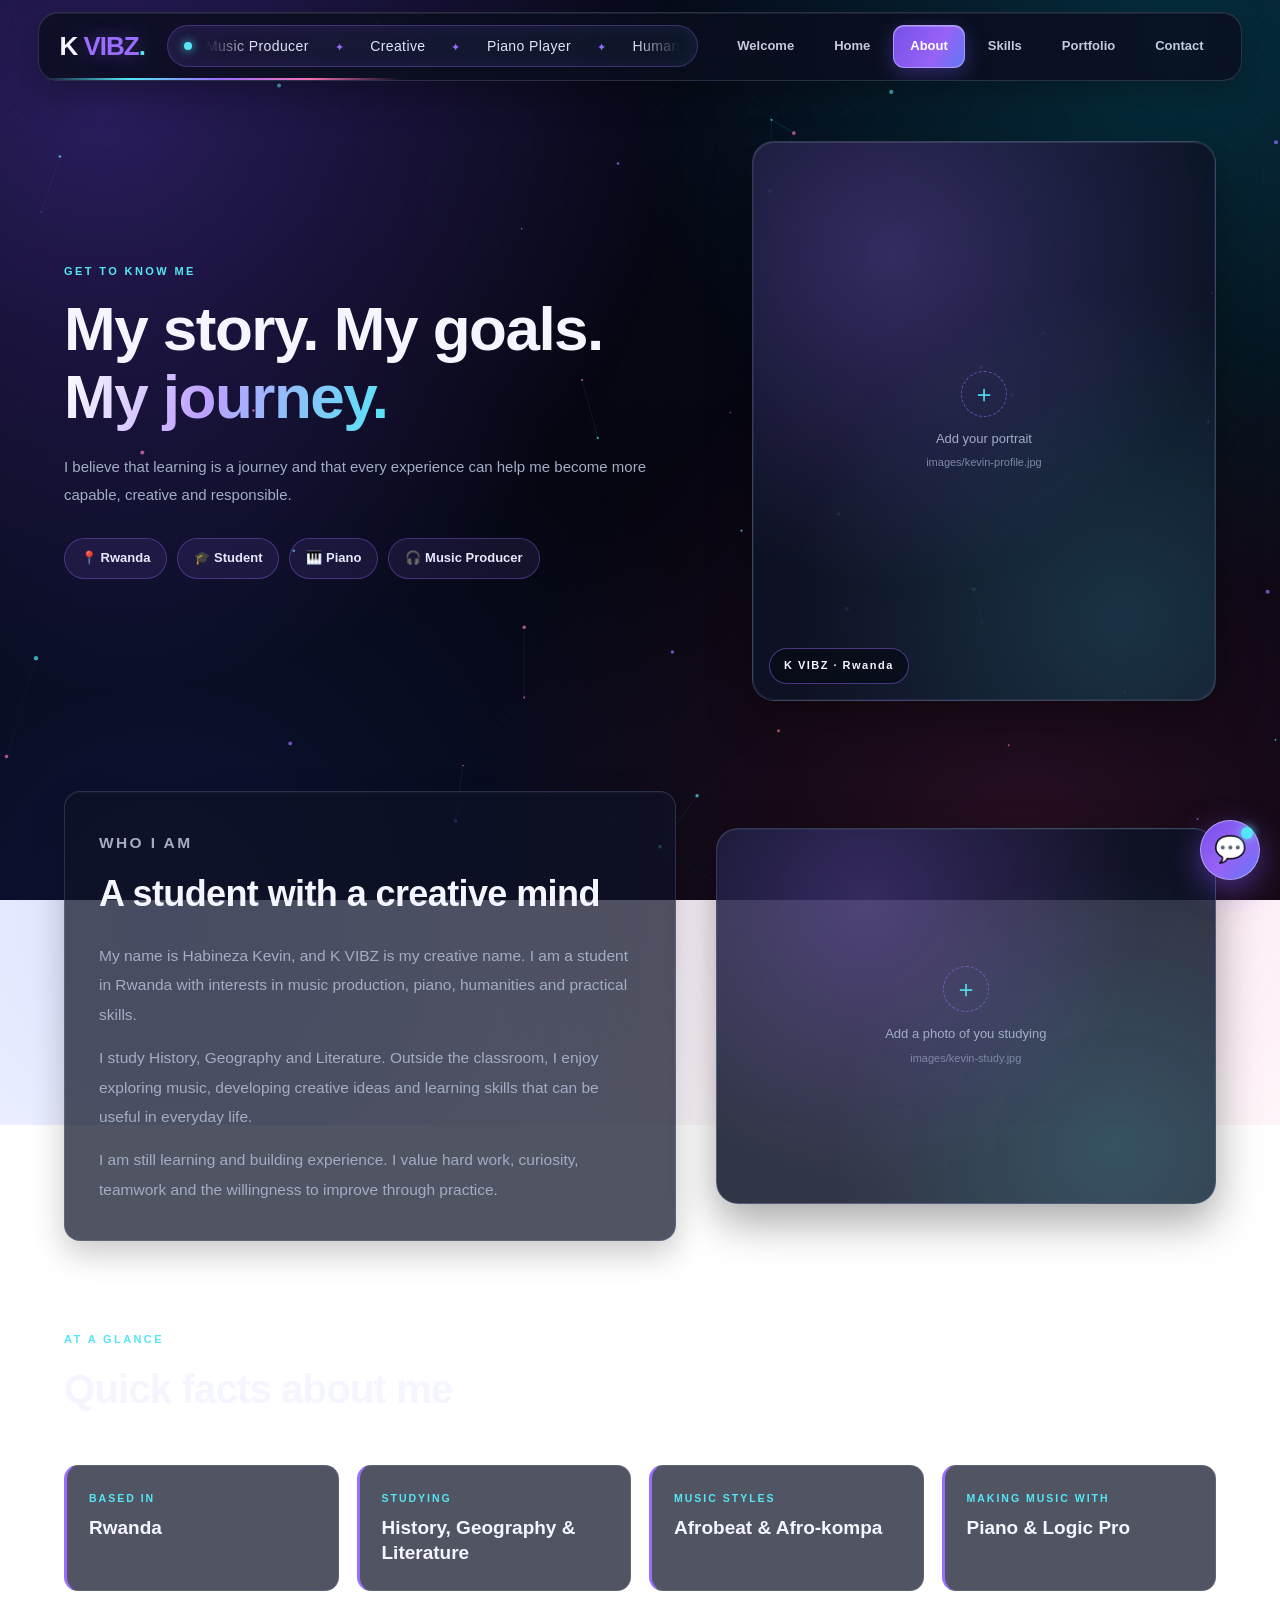
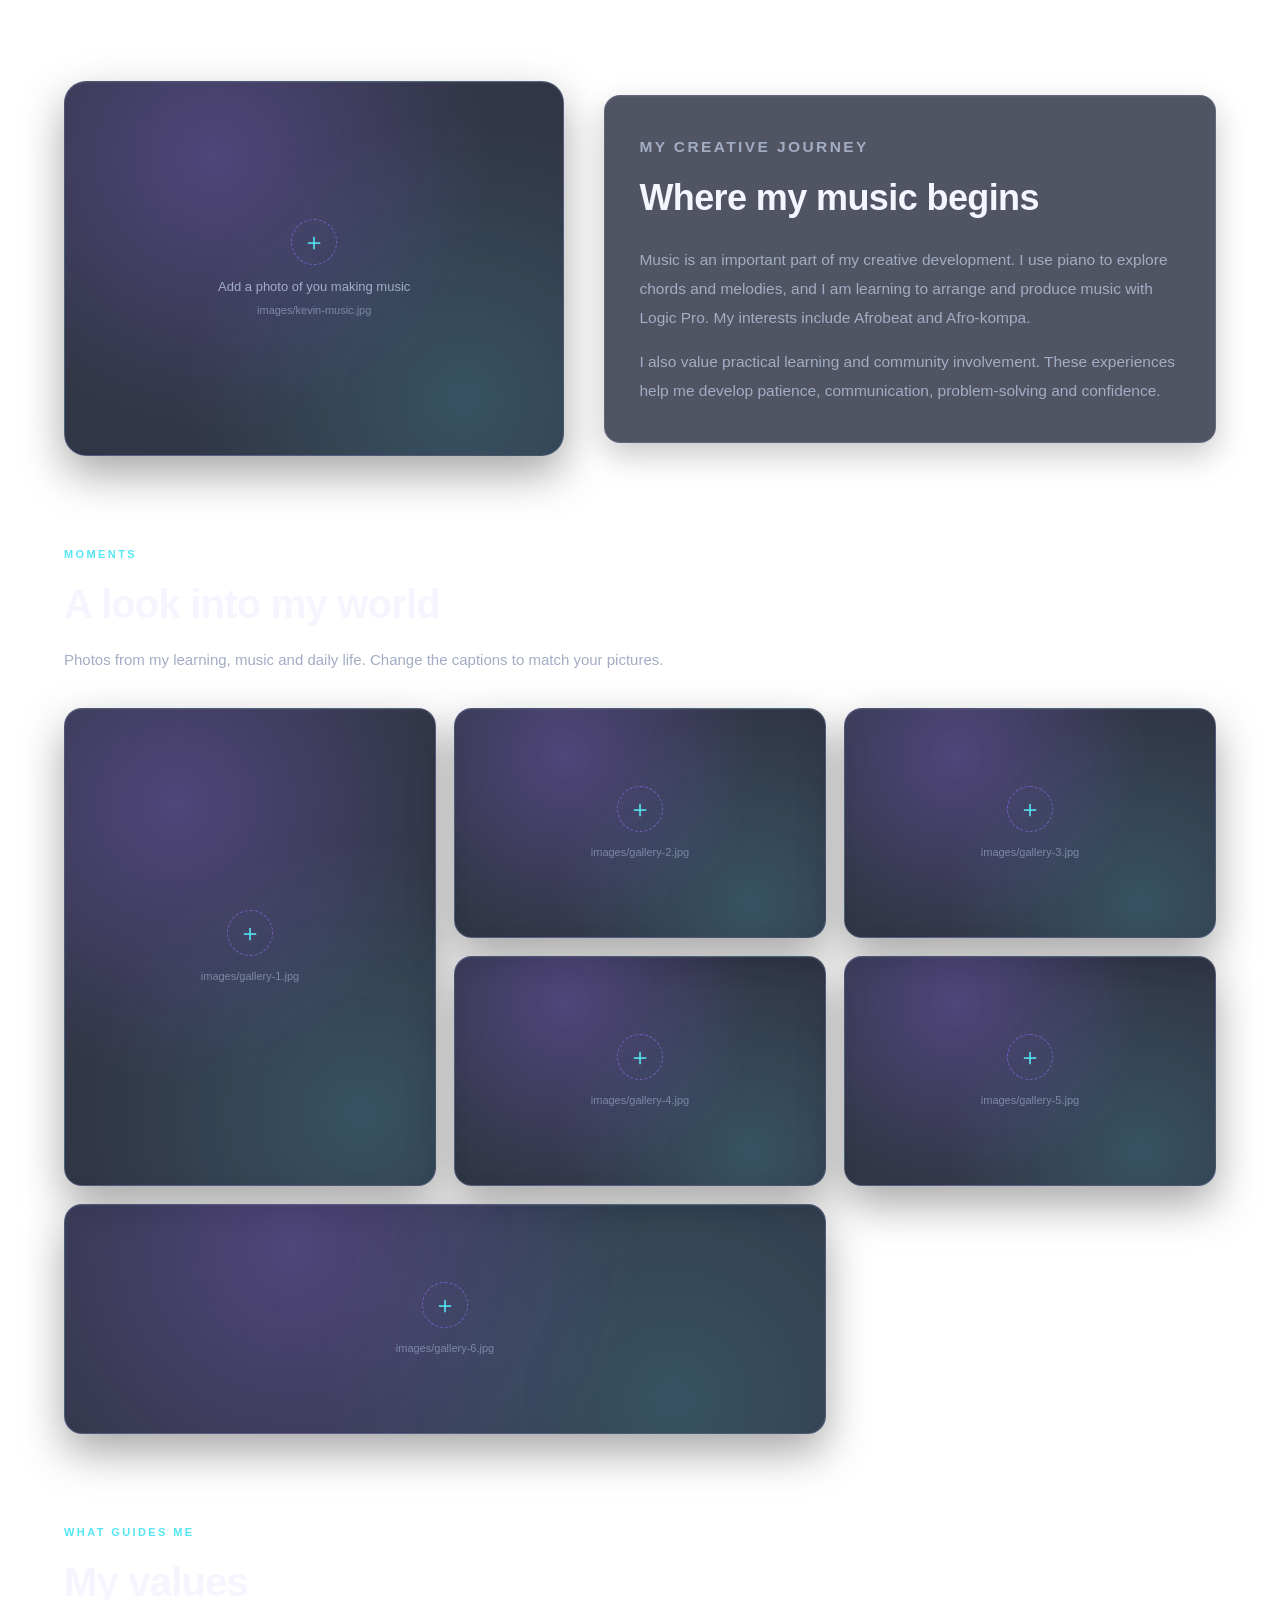
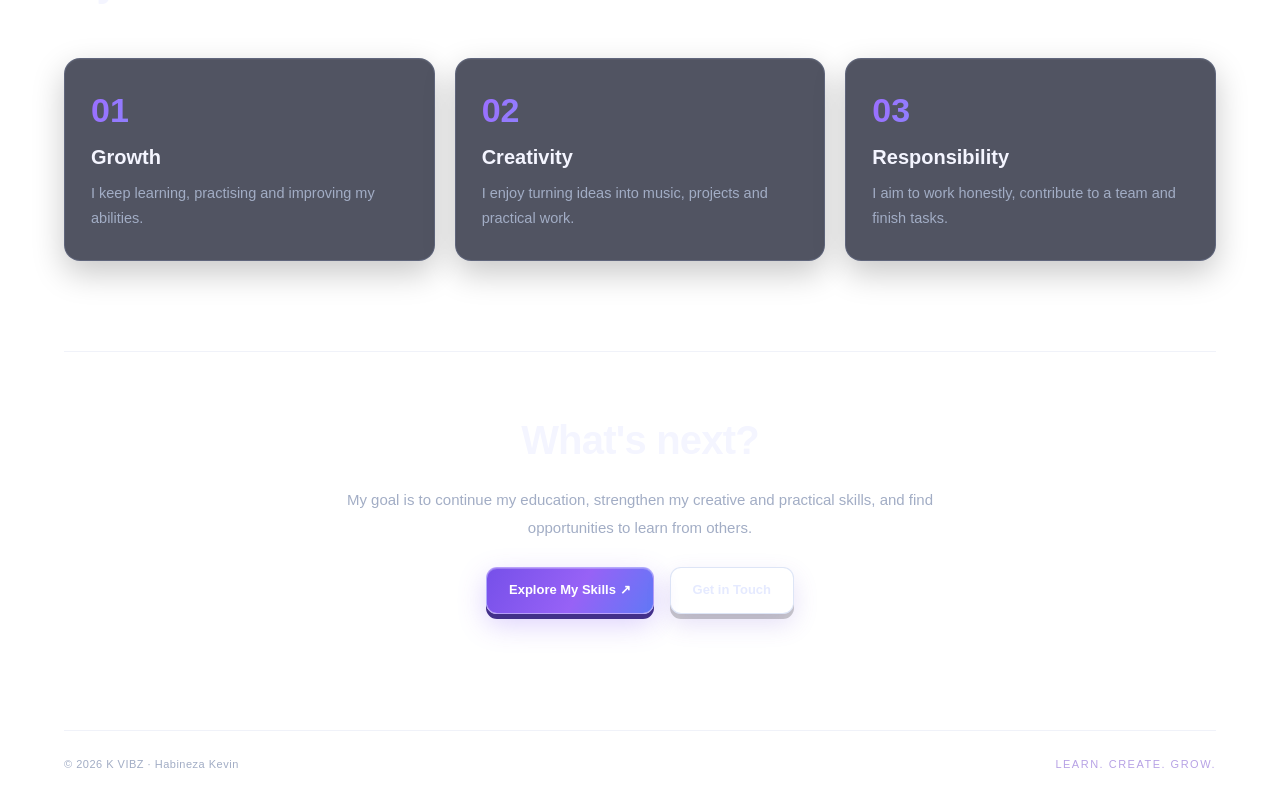
==== commit efc5571f: "Add files via upload" ====
--- a/about.html
+++ b/about.html
@@ -7,6 +7,8 @@
   <title>About Me | K VIBZ</title>
   <meta name="description" content="About Habineza Kevin, K VIBZ — student in Rwanda with interests in music production, piano, humanities and practical skills.">
   <link rel="stylesheet" href="styles.css">
+  <link rel="stylesheet" href="chatbox.css">
+  <link rel="stylesheet" href="extras.css">
   <link rel="stylesheet" href="about.css">
   <script>document.documentElement.classList.add('js');</script>
 </head>
@@ -97,7 +99,7 @@
 
       <!-- PHOTO 2: you studying or in class → images/kevin-study.jpg -->
       <figure class="photo-frame wide">
-        <img src="https://uploads.onecompiler.io/436hc3fnz/436vzrrxx/geolab_18.JPG" alt="Kevin studying" onerror="this.style.display='none'">
+        <img src="images/kevin-study.jpg" alt="Kevin studying" onerror="this.style.display='none'">
         <span class="photo-placeholder">
           <b>＋</b>
           Add a photo of you studying<br><small>images/kevin-study.jpg</small>
@@ -136,7 +138,7 @@
     <section class="about-split reverse reveal">
       <!-- PHOTO 3: you at the piano or making music → images/kevin-music.jpg -->
       <figure class="photo-frame wide">
-        <img src="https://uploads.onecompiler.io/436hc3fnz/436vzrrxx/kevin_25.jpg" alt="Kevin making music" onerror="this.style.display='none'">
+        <img src="images/kevin-music.jpg" alt="Kevin making music" onerror="this.style.display='none'">
         <span class="photo-placeholder">
           <b>＋</b>
           Add a photo of you making music<br><small>images/kevin-music.jpg</small>
@@ -161,51 +163,51 @@
     </section>
 
     <!-- 5. PHOTO GALLERY -->
-    
-
-<!-- 5. 3D ROTATING PHOTO GALLERY -->
-<section class="about-section">
-  <div class="section-head reveal">
-    <p class="eyebrow">MOMENTS</p>
-    <h2>A look into my world</h2>
-    <p class="page-description">
-      A journey through my creativity, learning and everyday experiences.
-    </p>
-  </div>
-
-  <div class="carousel-scene reveal">
-    <div class="carousel-3d">
-
-      <figure class="carousel-photo">
-        <img src="https://uploads.onecompiler.io/436hc3fnz/436vzrrxx/kevin_23.jpg" alt="Music sessions">
-        <figcaption>Music sessions</figcaption>
-      </figure>
-
-      <figure class="carousel-photo">
-        <img src="https://uploads.onecompiler.io/436hc3fnz/436vzrrxx/kevin_1.jpg" alt="At the piano">
-        <figcaption>At the piano</figcaption>
-      </figure>
-
-      <figure class="carousel-photo">
-        <img src="https://uploads.onecompiler.io/436hc3fnz/436vzrrxx/geolab_16.JPG" alt="In class">
-        <figcaption>In class</figcaption>
-      </figure>
-
-      <figure class="carousel-photo">
-        <img src="https://uploads.onecompiler.io/436hc3fnz/436vzrrxx/geolab_19.JPG" alt="Hairdressing practice">
-        <figcaption>Hairdressing practice</figcaption>
-      </figure>
-
-      <figure class="carousel-photo">
-        <img src="https://uploads.onecompiler.io/436hc3fnz/436vzrrxx/kevin_9.jpg" alt="Community involvement">
-        <figcaption>Community involvement</figcaption>
-      </figure>
-
-    </div>
-  </div>
-</section>
-
-
+    <section class="about-section">
+      <div class="section-head reveal">
+        <p class="eyebrow">MOMENTS</p>
+        <h2>A look into my world</h2>
+        <p class="page-description">Photos from my learning, music and daily life. Change the captions to match your pictures.</p>
+      </div>
+
+      <div class="gallery-grid">
+        <figure class="photo-frame gallery-item tall reveal" style="--delay:0s">
+          <img src="images/gallery-1.jpg" alt="Music session" onerror="this.style.display='none'">
+          <span class="photo-placeholder"><b>＋</b><small>images/gallery-1.jpg</small></span>
+          <figcaption>Music sessions</figcaption>
+        </figure>
+
+        <figure class="photo-frame gallery-item reveal" style="--delay:0.1s">
+          <img src="images/gallery-2.jpg" alt="At the piano" onerror="this.style.display='none'">
+          <span class="photo-placeholder"><b>＋</b><small>images/gallery-2.jpg</small></span>
+          <figcaption>At the piano</figcaption>
+        </figure>
+
+        <figure class="photo-frame gallery-item reveal" style="--delay:0.2s">
+          <img src="images/gallery-3.jpg" alt="In class" onerror="this.style.display='none'">
+          <span class="photo-placeholder"><b>＋</b><small>images/gallery-3.jpg</small></span>
+          <figcaption>In class</figcaption>
+        </figure>
+
+        <figure class="photo-frame gallery-item reveal" style="--delay:0.1s">
+          <img src="images/gallery-4.jpg" alt="Hairdressing practice" onerror="this.style.display='none'">
+          <span class="photo-placeholder"><b>＋</b><small>images/gallery-4.jpg</small></span>
+          <figcaption>Hairdressing practice</figcaption>
+        </figure>
+
+        <figure class="photo-frame gallery-item reveal" style="--delay:0.2s">
+          <img src="images/gallery-5.jpg" alt="Community involvement" onerror="this.style.display='none'">
+          <span class="photo-placeholder"><b>＋</b><small>images/gallery-5.jpg</small></span>
+          <figcaption>Community</figcaption>
+        </figure>
+
+        <figure class="photo-frame gallery-item wide-item reveal" style="--delay:0.3s">
+          <img src="images/gallery-6.jpg" alt="Creative moments" onerror="this.style.display='none'">
+          <span class="photo-placeholder"><b>＋</b><small>images/gallery-6.jpg</small></span>
+          <figcaption>Creative moments</figcaption>
+        </figure>
+      </div>
+    </section>
 
     <!-- 6. VALUES -->
     <section class="about-section">
@@ -249,7 +251,9 @@
     <p>LEARN. CREATE. GROW.</p>
   </footer>
 
+  <script src="config.js"></script>
   <script src="script.js"></script>
-  <script src="about.js"></script>
+  <script src="chatbox.js"></script>
+  <script src="extras.js"></script>
 </body>
-</html>+</html>
--- a/styles.css
+++ b/styles.css
@@ -1,150 +1,3 @@
-/* ==========================================
-   K VIBZ — WELCOME PAGE EXTRAS (index.html only)
-   Add AFTER styles.css:  <link rel="stylesheet" href="welcome.css">
-========================================== */
-
-/* --- One entrance moment: headline lines rise into place --- */
-.welcome-title .ln {
-    display: block;
-    overflow: hidden;
-    padding-bottom: 0.08em;
-}
-
-.welcome-title .ln > span {
-    display: inline-block;
-    transform: translateY(115%);
-    animation: lineRise 0.95s cubic-bezier(0.2, 0.8, 0.2, 1) forwards;
-}
-
-.welcome-title .ln:nth-child(2) > span { animation-delay: 0.12s; }
-.welcome-title .ln:nth-child(3) > span { animation-delay: 0.24s; }
-
-@keyframes lineRise {
-    to { transform: translateY(0); }
-}
-
-/* --- The piano panel --- */
-.identity-panel {
-    min-height: 540px;
-    gap: 22px;
-    cursor: default;
-}
-
-/* glow that follows the pointer */
-.identity-panel::before {
-    content: "";
-    position: absolute;
-    inset: 0;
-    z-index: 0;
-    pointer-events: none;
-    background: radial-gradient(320px circle at var(--mx, 50%) var(--my, 35%),
-                rgba(155, 109, 255, 0.2), transparent 65%);
-}
-
-/* sound bars drawn behind everything */
-#viz {
-    position: absolute;
-    inset: 0;
-    width: 100%;
-    height: 100%;
-    z-index: 0;
-    pointer-events: none;
-}
-
-.identity-panel .logo-k {
-    font-size: clamp(84px, 10vw, 118px);
-}
-
-.identity-panel .logo-vibz {
-    font-size: clamp(26px, 3.4vw, 38px);
-}
-
-.piano {
-    position: relative;
-    z-index: 2;
-    display: flex;
-    width: min(360px, 88%);
-    height: 132px;
-    padding: 0 0 4px;
-    background: rgba(5, 7, 16, 0.75);
-    border: 1px solid rgba(157, 177, 225, 0.28);
-    border-radius: 14px;
-    box-shadow: 0 16px 36px rgba(0, 0, 0, 0.4);
-}
-
-.key-w {
-    position: relative;
-    flex: 1;
-    margin: 0 1px;
-    padding: 0 0 8px;
-    display: flex;
-    align-items: flex-end;
-    justify-content: center;
-
-    border: 0;
-    border-radius: 0 0 9px 9px;
-    background: linear-gradient(#f6f7ff, #c6ccf0);
-    color: #565b86;
-    font-size: 11px;
-    font-weight: 700;
-    cursor: pointer;
-    transition: transform 0.08s ease, background 0.2s ease, box-shadow 0.2s ease;
-}
-
-.key-b {
-    position: absolute;
-    top: 0;
-    z-index: 3;
-    width: 9%;
-    height: 60%;
-    margin-left: -4.5%;
-
-    border: 1px solid rgba(157, 177, 225, 0.3);
-    border-top: 0;
-    border-radius: 0 0 7px 7px;
-    background: linear-gradient(#1d2347, #070914);
-    color: #8f9acb;
-    font-size: 10px;
-    font-weight: 700;
-    cursor: pointer;
-    transition: transform 0.08s ease, background 0.2s ease, box-shadow 0.2s ease;
-}
-
-.key-w.on {
-    transform: translateY(2px);
-    background: linear-gradient(#cdb8ff, #55e6f5);
-    box-shadow: 0 0 22px rgba(85, 230, 245, 0.6);
-}
-
-.key-b.on {
-    transform: translateY(2px);
-    background: linear-gradient(#9b6dff, #f472b6);
-    box-shadow: 0 0 20px rgba(244, 114, 182, 0.65);
-    color: white;
-}
-
-.key-w:focus-visible,
-.key-b:focus-visible {
-    outline: 2px solid var(--cyan);
-    outline-offset: 2px;
-}
-
-#now {
-    min-width: 220px;
-    justify-content: center;
-}
-
-@media (max-width: 600px) {
-    .identity-panel { min-height: 480px; }
-    .piano { height: 112px; }
-}
-
-@media (prefers-reduced-motion: reduce) {
-    .welcome-title .ln > span {
-        transform: none;
-        animation: none;
-    }
-}
 /* ==========================================
    K VIBZ — COMMON STYLES (all pages)
    Deep Night • Electric Purple • Cyan • Rose
@@ -325,14 +178,13 @@
 .brand {
     grid-area: brand;
     font-family: 'Space Grotesk', sans-serif;
-    font-size: 29px;
+    font-size: 26px;
     font-weight: 700;
     letter-spacing: -1px;
     white-space: nowrap;
 }
 
 .brand span {
-  font-size: 21px;
     color: var(--purple);
     text-shadow: 0 0 20px rgba(155, 109, 255, 0.4);
 }
@@ -1064,348 +916,59 @@
         align-items: flex-start;
     }
 }
-/* ==========================================
-   K VIBZ — CHAT BOX STYLES (all pages)
-   Add in the <head> of every page:
-   <link rel="stylesheet" href="chatbox.css">
-   Uses the colours from styles.css when it is loaded,
-   and has its own fallback colours when it is not.
-========================================== */
-
-.kv-chat {
+
+/* ==========================================
+   14. EXTRAS (added by script.js)
+========================================== */
+
+/* Thin reading-progress line at the very top */
+.scroll-progress {
     position: fixed;
-    right: 20px;
-    bottom: calc(20px + env(safe-area-inset-bottom,0px));
-    z-index: 2000;
-    font-family: 'DM Sans',system-ui,sans-serif;
-}
-
-.kv-fab {
-    position: relative;
+    top: 0;
+    left: 0;
+    z-index: 3000;
+    width: 100%;
+    height: 3px;
+    background: linear-gradient(90deg, var(--cyan), var(--purple), var(--rose));
+    transform: scaleX(0);
+    transform-origin: left;
+    pointer-events: none;
+}
+
+/* Back-to-top button (bottom left, so it never covers the chat button) */
+.back-to-top {
+    position: fixed;
+    left: 20px;
+    bottom: calc(20px + env(safe-area-inset-bottom, 0px));
+    z-index: 1500;
+
     display: grid;
     place-items: center;
-    width: 60px;
-    height: 60px;
+    width: 46px;
+    height: 46px;
     padding: 0;
-    border: 1px solid rgba(213,198,255,.6);
-    border-radius: 50%;
-    background: linear-gradient(135deg,#7650e9,#9762f6 55%,#6178f6);
-    color: #fff;
-    font-size: 26px;
+
+    background: rgba(10, 14, 30, 0.9);
+    border: 1px solid rgba(155, 109, 255, 0.5);
+    border-radius: 14px;
+    color: white;
+    font-size: 20px;
     cursor: pointer;
-    box-shadow: 0 10px 30px rgba(126,83,245,.5);
-    transition: transform .25s ease,box-shadow .25s ease;
-}
-
-.kv-fab:hover {
-    transform: translateY(-3px) scale(1.05);
-    box-shadow: 0 14px 36px rgba(126,83,245,.65);
-}
-
-.kv-fab-ping {
-    position: absolute;
-    top: 6px;
-    right: 6px;
-    width: 12px;
-    height: 12px;
-    border-radius: 50%;
-    background: var(--cyan,#55e6f5);
-    box-shadow: 0 0 10px var(--cyan,#55e6f5);
-    animation: kvPing 1.8s ease-in-out infinite;
-}
-
-.kv-chat.is-open .kv-fab-ping {
-    display: none;
-}
-
-.kv-panel {
-    position: fixed;
-    right: 20px;
-    bottom: calc(92px + env(safe-area-inset-bottom,0px));
-    display: none;
-    flex-direction: column;
-    width: min(380px,calc(100vw - 32px));
-    height: min(560px,calc(100vh - 130px));
-    overflow: hidden;
-    background: rgba(10,14,30,.97);
-    border: 1px solid rgba(155,109,255,.4);
-    border-radius: 20px;
-    box-shadow: 0 24px 60px rgba(0,0,0,.55);
-    transform-origin: bottom right;
-    color: #eef0ff;
-}
-
-.kv-panel.open {
-    display: flex;
-    animation: kvPop .3s ease;
-}
-
-.kv-head {
-    display: flex;
-    align-items: center;
-    gap: 12px;
-    padding: 14px 16px;
-    background: linear-gradient(120deg,rgba(118,80,233,.38),rgba(85,230,245,.12));
-    border-bottom: 1px solid rgba(157,177,225,.2);
-}
-
-.kv-avatar {
-    display: grid;
-    place-items: center;
-    flex-shrink: 0;
-    width: 40px;
-    height: 40px;
-    border-radius: 50%;
-    background: linear-gradient(135deg,#9762f6,#55e6f5);
-    color: #fff;
-    font-family: 'Space Grotesk',sans-serif;
-    font-size: 20px;
-    font-weight: 700;
-}
-
-.kv-title {
-    display: flex;
-    flex-direction: column;
-    flex: 1;
-    line-height: 1.3;
-}
-
-.kv-title strong {
-    font-family: 'Space Grotesk',sans-serif;
-    font-size: 15px;
-}
-
-.kv-title span {
-    display: flex;
-    align-items: center;
-    gap: 6px;
-    color: #a2adc5;
-    font-size: 12px;
-}
-
-.kv-online {
-    width: 8px;
-    height: 8px;
-    border-radius: 50%;
-    background: #4ade80;
-    box-shadow: 0 0 8px #4ade80;
-}
-
-.kv-close {
-    width: 34px;
-    height: 34px;
-    padding: 0;
-    border: 1px solid rgba(157,177,225,.3);
-    border-radius: 10px;
-    background: transparent;
-    color: #c3cbe0;
-    font-size: 15px;
-    cursor: pointer;
-}
-
-.kv-close:hover {
-    background: rgba(155,109,255,.18);
-    color: #fff;
-}
-
-.kv-messages {
-    display: flex;
-    flex-direction: column;
-    flex: 1;
-    gap: 10px;
-    padding: 16px;
-    overflow-y: auto;
-    scroll-behavior: smooth;
-}
-
-.kv-msg {
-    max-width: 86%;
-    padding: 10px 14px;
-    border-radius: 16px;
-    font-size: 14px;
-    line-height: 1.55;
-    overflow-wrap: anywhere;
-    animation: kvIn .3s ease;
-}
-
-.kv-bot {
-    align-self: flex-start;
-    background: rgba(155,109,255,.14);
-    border: 1px solid rgba(155,109,255,.28);
-    border-bottom-left-radius: 5px;
-}
-
-.kv-user {
-    align-self: flex-end;
-    background: linear-gradient(120deg,#7650e9,#6178f6);
-    border-bottom-right-radius: 5px;
-    color: #fff;
-}
-
-.kv-msg a {
-    color: #55e6f5;
-    text-decoration: underline;
-}
-
-.kv-typing {
-    display: flex;
-    gap: 5px;
-    align-self: flex-start;
-    padding: 13px 16px;
-    background: rgba(155,109,255,.14);
-    border: 1px solid rgba(155,109,255,.28);
-    border-radius: 16px;
-    border-bottom-left-radius: 5px;
-}
-
-.kv-typing i {
-    width: 7px;
-    height: 7px;
-    border-radius: 50%;
-    background: #bda0ff;
-    animation: kvDot 1.1s ease-in-out infinite;
-}
-
-.kv-typing i:nth-child(2) {
-    animation-delay: .15s;
-}
-
-.kv-typing i:nth-child(3) {
-    animation-delay: .3s;
-}
-
-.kv-chips {
-    display: flex;
-    gap: 8px;
-    padding: 10px 12px;
-    overflow-x: auto;
-    border-top: 1px solid rgba(157,177,225,.15);
-    scrollbar-width: none;
-}
-
-.kv-chips::-webkit-scrollbar {
-    display: none;
-}
-
-.kv-chip {
-    flex-shrink: 0;
-    padding: 7px 13px;
-    border: 1px solid rgba(155,109,255,.4);
-    border-radius: 999px;
-    background: rgba(155,109,255,.1);
-    color: #e5eaff;
-    font: inherit;
-    font-size: 12.5px;
-    font-weight: 600;
-    cursor: pointer;
-    white-space: nowrap;
-}
-
-.kv-chip:hover {
-    background: rgba(155,109,255,.25);
-}
-
-.kv-form {
-    display: flex;
-    gap: 8px;
-    padding: 12px;
-    border-top: 1px solid rgba(157,177,225,.2);
-}
-
-.kv-input {
-    flex: 1;
-    min-width: 0;
-    padding: 11px 14px;
-    border: 1px solid rgba(157,177,225,.28);
-    border-radius: 12px;
-    background: rgba(5,7,16,.85);
-    color: #f4f5ff;
-    font: inherit;
-    font-size: 16px;
-}
-
-.kv-input:focus {
-    outline: none;
-    border-color: #9b6dff;
-    box-shadow: 0 0 0 3px rgba(155,109,255,.18);
-}
-
-.kv-send {
-    width: 46px;
-    flex-shrink: 0;
-    padding: 0;
-    border: none;
-    border-radius: 12px;
-    background: linear-gradient(120deg,#7650e9,#6178f6);
-    color: #fff;
-    font-size: 18px;
-    cursor: pointer;
-}
-
-.kv-send:hover {
-    filter: brightness(1.15);
-}
-
-@keyframes kvPing {
-    0%,100% {
-        opacity: 1;
-        transform: scale(1);
-    }
-    50% {
-        opacity: .4;
-        transform: scale(.7);
-    }
-}
-
-@keyframes kvPop {
-    from {
-        opacity: 0;
-        transform: translateY(14px) scale(.96);
-    }
-    to {
-        opacity: 1;
-        transform: none;
-    }
-}
-
-@keyframes kvIn {
-    from {
-        opacity: 0;
-        transform: translateY(8px);
-    }
-    to {
-        opacity: 1;
-        transform: none;
-    }
-}
-
-@keyframes kvDot {
-    0%,100% {
-        transform: translateY(0);
-        opacity: .5;
-    }
-    50% {
-        transform: translateY(-5px);
-        opacity: 1;
-    }
-}
-
-@media (max-width:480px) {
-    .kv-chat {
-        right: 14px;
-    }
-    .kv-panel {
-        right: 12px;
-        left: 12px;
-        width: auto;
-    }
-}
-
-@media (prefers-reduced-motion:reduce) {
-    .kv-panel.open,.kv-msg,.kv-fab-ping,.kv-typing i {
-        animation: none;
-    }
-    .kv-messages {
-        scroll-behavior: auto;
-    }
-}
+    box-shadow: 0 10px 28px rgba(0, 0, 0, 0.4);
+
+    opacity: 0;
+    transform: translateY(14px);
+    pointer-events: none;
+    transition: opacity 0.3s ease, transform 0.3s ease, background 0.25s ease;
+}
+
+.back-to-top.show {
+    opacity: 1;
+    transform: translateY(0);
+    pointer-events: auto;
+}
+
+.back-to-top:hover {
+    background: rgba(155, 109, 255, 0.35);
+    transform: translateY(-3px);
+}
--- a/chatbox.css
+++ b/chatbox.css
@@ -0,0 +1,345 @@
+/* ==========================================
+   K VIBZ — CHAT BOX STYLES (all pages)
+   Add in the <head> of every page:
+   <link rel="stylesheet" href="chatbox.css">
+   Uses the colours from styles.css when it is loaded,
+   and has its own fallback colours when it is not.
+========================================== */
+
+.kv-chat {
+    position: fixed;
+    right: 20px;
+    bottom: calc(20px + env(safe-area-inset-bottom,0px));
+    z-index: 2000;
+    font-family: 'DM Sans',system-ui,sans-serif;
+}
+
+.kv-fab {
+    position: relative;
+    display: grid;
+    place-items: center;
+    width: 60px;
+    height: 60px;
+    padding: 0;
+    border: 1px solid rgba(213,198,255,.6);
+    border-radius: 50%;
+    background: linear-gradient(135deg,#7650e9,#9762f6 55%,#6178f6);
+    color: #fff;
+    font-size: 26px;
+    cursor: pointer;
+    box-shadow: 0 10px 30px rgba(126,83,245,.5);
+    transition: transform .25s ease,box-shadow .25s ease;
+}
+
+.kv-fab:hover {
+    transform: translateY(-3px) scale(1.05);
+    box-shadow: 0 14px 36px rgba(126,83,245,.65);
+}
+
+.kv-fab-ping {
+    position: absolute;
+    top: 6px;
+    right: 6px;
+    width: 12px;
+    height: 12px;
+    border-radius: 50%;
+    background: var(--cyan,#55e6f5);
+    box-shadow: 0 0 10px var(--cyan,#55e6f5);
+    animation: kvPing 1.8s ease-in-out infinite;
+}
+
+.kv-chat.is-open .kv-fab-ping {
+    display: none;
+}
+
+.kv-panel {
+    position: fixed;
+    right: 20px;
+    bottom: calc(92px + env(safe-area-inset-bottom,0px));
+    display: none;
+    flex-direction: column;
+    width: min(380px,calc(100vw - 32px));
+    height: min(560px,calc(100vh - 130px));
+    overflow: hidden;
+    background: rgba(10,14,30,.97);
+    border: 1px solid rgba(155,109,255,.4);
+    border-radius: 20px;
+    box-shadow: 0 24px 60px rgba(0,0,0,.55);
+    transform-origin: bottom right;
+    color: #eef0ff;
+}
+
+.kv-panel.open {
+    display: flex;
+    animation: kvPop .3s ease;
+}
+
+.kv-head {
+    display: flex;
+    align-items: center;
+    gap: 12px;
+    padding: 14px 16px;
+    background: linear-gradient(120deg,rgba(118,80,233,.38),rgba(85,230,245,.12));
+    border-bottom: 1px solid rgba(157,177,225,.2);
+}
+
+.kv-avatar {
+    display: grid;
+    place-items: center;
+    flex-shrink: 0;
+    width: 40px;
+    height: 40px;
+    border-radius: 50%;
+    background: linear-gradient(135deg,#9762f6,#55e6f5);
+    color: #fff;
+    font-family: 'Space Grotesk',sans-serif;
+    font-size: 20px;
+    font-weight: 700;
+}
+
+.kv-title {
+    display: flex;
+    flex-direction: column;
+    flex: 1;
+    line-height: 1.3;
+}
+
+.kv-title strong {
+    font-family: 'Space Grotesk',sans-serif;
+    font-size: 15px;
+}
+
+.kv-title span {
+    display: flex;
+    align-items: center;
+    gap: 6px;
+    color: #a2adc5;
+    font-size: 12px;
+}
+
+.kv-online {
+    width: 8px;
+    height: 8px;
+    border-radius: 50%;
+    background: #4ade80;
+    box-shadow: 0 0 8px #4ade80;
+}
+
+.kv-close {
+    width: 34px;
+    height: 34px;
+    padding: 0;
+    border: 1px solid rgba(157,177,225,.3);
+    border-radius: 10px;
+    background: transparent;
+    color: #c3cbe0;
+    font-size: 15px;
+    cursor: pointer;
+}
+
+.kv-close:hover {
+    background: rgba(155,109,255,.18);
+    color: #fff;
+}
+
+.kv-messages {
+    display: flex;
+    flex-direction: column;
+    flex: 1;
+    gap: 10px;
+    padding: 16px;
+    overflow-y: auto;
+    scroll-behavior: smooth;
+}
+
+.kv-msg {
+    max-width: 86%;
+    padding: 10px 14px;
+    border-radius: 16px;
+    font-size: 14px;
+    line-height: 1.55;
+    overflow-wrap: anywhere;
+    animation: kvIn .3s ease;
+}
+
+.kv-bot {
+    align-self: flex-start;
+    background: rgba(155,109,255,.14);
+    border: 1px solid rgba(155,109,255,.28);
+    border-bottom-left-radius: 5px;
+}
+
+.kv-user {
+    align-self: flex-end;
+    background: linear-gradient(120deg,#7650e9,#6178f6);
+    border-bottom-right-radius: 5px;
+    color: #fff;
+}
+
+.kv-msg a {
+    color: #55e6f5;
+    text-decoration: underline;
+}
+
+.kv-typing {
+    display: flex;
+    gap: 5px;
+    align-self: flex-start;
+    padding: 13px 16px;
+    background: rgba(155,109,255,.14);
+    border: 1px solid rgba(155,109,255,.28);
+    border-radius: 16px;
+    border-bottom-left-radius: 5px;
+}
+
+.kv-typing i {
+    width: 7px;
+    height: 7px;
+    border-radius: 50%;
+    background: #bda0ff;
+    animation: kvDot 1.1s ease-in-out infinite;
+}
+
+.kv-typing i:nth-child(2) {
+    animation-delay: .15s;
+}
+
+.kv-typing i:nth-child(3) {
+    animation-delay: .3s;
+}
+
+.kv-chips {
+    display: flex;
+    gap: 8px;
+    padding: 10px 12px;
+    overflow-x: auto;
+    border-top: 1px solid rgba(157,177,225,.15);
+    scrollbar-width: none;
+}
+
+.kv-chips::-webkit-scrollbar {
+    display: none;
+}
+
+.kv-chip {
+    flex-shrink: 0;
+    padding: 7px 13px;
+    border: 1px solid rgba(155,109,255,.4);
+    border-radius: 999px;
+    background: rgba(155,109,255,.1);
+    color: #e5eaff;
+    font: inherit;
+    font-size: 12.5px;
+    font-weight: 600;
+    cursor: pointer;
+    white-space: nowrap;
+}
+
+.kv-chip:hover {
+    background: rgba(155,109,255,.25);
+}
+
+.kv-form {
+    display: flex;
+    gap: 8px;
+    padding: 12px;
+    border-top: 1px solid rgba(157,177,225,.2);
+}
+
+.kv-input {
+    flex: 1;
+    min-width: 0;
+    padding: 11px 14px;
+    border: 1px solid rgba(157,177,225,.28);
+    border-radius: 12px;
+    background: rgba(5,7,16,.85);
+    color: #f4f5ff;
+    font: inherit;
+    font-size: 16px;
+}
+
+.kv-input:focus {
+    outline: none;
+    border-color: #9b6dff;
+    box-shadow: 0 0 0 3px rgba(155,109,255,.18);
+}
+
+.kv-send {
+    width: 46px;
+    flex-shrink: 0;
+    padding: 0;
+    border: none;
+    border-radius: 12px;
+    background: linear-gradient(120deg,#7650e9,#6178f6);
+    color: #fff;
+    font-size: 18px;
+    cursor: pointer;
+}
+
+.kv-send:hover {
+    filter: brightness(1.15);
+}
+
+@keyframes kvPing {
+    0%,100% {
+        opacity: 1;
+        transform: scale(1);
+    }
+    50% {
+        opacity: .4;
+        transform: scale(.7);
+    }
+}
+
+@keyframes kvPop {
+    from {
+        opacity: 0;
+        transform: translateY(14px) scale(.96);
+    }
+    to {
+        opacity: 1;
+        transform: none;
+    }
+}
+
+@keyframes kvIn {
+    from {
+        opacity: 0;
+        transform: translateY(8px);
+    }
+    to {
+        opacity: 1;
+        transform: none;
+    }
+}
+
+@keyframes kvDot {
+    0%,100% {
+        transform: translateY(0);
+        opacity: .5;
+    }
+    50% {
+        transform: translateY(-5px);
+        opacity: 1;
+    }
+}
+
+@media (max-width:480px) {
+    .kv-chat {
+        right: 14px;
+    }
+    .kv-panel {
+        right: 12px;
+        left: 12px;
+        width: auto;
+    }
+}
+
+@media (prefers-reduced-motion:reduce) {
+    .kv-panel.open,.kv-msg,.kv-fab-ping,.kv-typing i {
+        animation: none;
+    }
+    .kv-messages {
+        scroll-behavior: auto;
+    }
+}
--- a/extras.css
+++ b/extras.css
@@ -0,0 +1,183 @@
+/* ==========================================
+   K VIBZ — SURPRISE EFFECTS STYLES (all pages)
+   Add in the <head> after chatbox.css:
+   <link rel="stylesheet" href="extras.css">
+========================================== */
+
+/* ---------- Intro screen ---------- */
+
+.kv-splash {
+    position: fixed;
+    inset: 0;
+    z-index: 5000;
+
+    display: flex;
+    flex-direction: column;
+    align-items: center;
+    justify-content: center;
+    gap: 22px;
+
+    background:
+        radial-gradient(circle at 25% 25%, rgba(124, 77, 255, 0.35), transparent 40%),
+        radial-gradient(circle at 80% 75%, rgba(0, 200, 220, 0.2), transparent 40%),
+        #04050b;
+    cursor: pointer;
+    transition: opacity 0.6s ease, transform 0.6s ease, visibility 0.6s;
+}
+
+.kv-splash.hide {
+    opacity: 0;
+    visibility: hidden;
+    transform: scale(1.06);
+}
+
+.kv-splash-logo {
+    display: flex;
+    font-family: 'Space Grotesk', sans-serif;
+    font-size: clamp(54px, 13vw, 120px);
+    font-weight: 700;
+    letter-spacing: -2px;
+    line-height: 1;
+}
+
+.kv-splash-logo span {
+    display: inline-block;
+    opacity: 0;
+    transform: translateY(40px) rotateX(-70deg);
+    animation: splashLetter 0.7s cubic-bezier(0.2, 0.9, 0.3, 1.2) forwards;
+}
+
+.kv-splash-logo span:nth-child(1) { animation-delay: 0.10s; color: #ffffff; }
+.kv-splash-logo span:nth-child(2) { animation-delay: 0.20s; }
+.kv-splash-logo span:nth-child(3) { animation-delay: 0.30s; color: var(--purple, #9b6dff); }
+.kv-splash-logo span:nth-child(4) { animation-delay: 0.40s; color: var(--purple, #9b6dff); }
+.kv-splash-logo span:nth-child(5) { animation-delay: 0.50s; color: var(--purple, #9b6dff); }
+.kv-splash-logo span:nth-child(6) { animation-delay: 0.60s; color: var(--purple, #9b6dff); }
+.kv-splash-logo .dot              { animation-delay: 0.80s; color: var(--cyan, #55e6f5); }
+
+.kv-splash-greet {
+    color: #a2adc5;
+    font-size: clamp(14px, 3.4vw, 18px);
+    letter-spacing: 1px;
+    opacity: 0;
+    animation: splashFade 0.8s 1s ease forwards;
+}
+
+.kv-splash-bar {
+    width: min(260px, 60vw);
+    height: 3px;
+    overflow: hidden;
+    border-radius: 3px;
+    background: rgba(255, 255, 255, 0.1);
+}
+
+.kv-splash-bar i {
+    display: block;
+    height: 100%;
+    background: linear-gradient(90deg, var(--cyan, #55e6f5), var(--purple, #9b6dff), var(--rose, #f472b6));
+    transform: scaleX(0);
+    transform-origin: left;
+    animation: splashBar 2.1s 0.2s ease forwards;
+}
+
+.kv-splash-skip {
+    color: #5d6784;
+    font-size: 11px;
+    letter-spacing: 2px;
+    text-transform: uppercase;
+}
+
+/* ---------- Notes that pop out ---------- */
+
+.kv-note {
+    position: fixed;
+    z-index: 4500;
+    pointer-events: none;
+    font-family: 'Space Grotesk', sans-serif;
+    font-weight: 700;
+    text-shadow: 0 0 12px currentColor;
+    transform: translate(-50%, -50%);
+    animation: noteFly 1s ease-out forwards;
+}
+
+/* ---------- Spotlight that follows the mouse ---------- */
+
+.kv-spotlight {
+    position: fixed;
+    top: 0;
+    left: 0;
+    z-index: -1;
+    width: 440px;
+    height: 440px;
+    border-radius: 50%;
+    background: radial-gradient(circle, rgba(155, 109, 255, 0.16), transparent 65%);
+    pointer-events: none;
+    opacity: 0;
+    transition: opacity 0.4s ease;
+    will-change: transform;
+}
+
+.kv-spotlight.on {
+    opacity: 1;
+}
+
+/* ---------- Message pop-up ---------- */
+
+.kv-toast {
+    position: fixed;
+    left: 50%;
+    bottom: calc(28px + env(safe-area-inset-bottom, 0px));
+    z-index: 4600;
+    max-width: calc(100vw - 32px);
+    padding: 14px 22px;
+
+    background: rgba(10, 14, 30, 0.95);
+    border: 1px solid rgba(155, 109, 255, 0.55);
+    border-radius: 14px;
+    box-shadow: 0 16px 44px rgba(0, 0, 0, 0.5), 0 0 30px rgba(124, 77, 255, 0.25);
+    color: #f4f5ff;
+    font-size: 14px;
+    font-weight: 600;
+    text-align: center;
+
+    transform: translateX(-50%);
+    animation: toastIn 0.5s cubic-bezier(0.2, 0.9, 0.3, 1.2) both;
+    transition: opacity 0.5s ease, transform 0.5s ease;
+}
+
+.kv-toast.hide {
+    opacity: 0;
+    transform: translate(-50%, 16px);
+}
+
+/* ---------- Animations ---------- */
+
+@keyframes splashLetter {
+    to { opacity: 1; transform: translateY(0) rotateX(0); }
+}
+
+@keyframes splashFade {
+    to { opacity: 1; }
+}
+
+@keyframes splashBar {
+    to { transform: scaleX(1); }
+}
+
+@keyframes noteFly {
+    0%   { opacity: 1; transform: translate(-50%, -50%) scale(0.4) rotate(0deg); }
+    100% { opacity: 0; transform: translate(calc(-50% + var(--dx)), calc(-50% + var(--dy))) scale(1.2) rotate(var(--rot)); }
+}
+
+@keyframes toastIn {
+    from { opacity: 0; transform: translate(-50%, 24px) scale(0.9); }
+    to   { opacity: 1; transform: translate(-50%, 0) scale(1); }
+}
+
+@media (prefers-reduced-motion: reduce) {
+    .kv-splash,
+    .kv-note,
+    .kv-spotlight {
+        display: none;
+    }
+}
--- a/about.css
+++ b/about.css
@@ -487,379 +487,3 @@
         grid-column: auto;
     }
 }
-
-/* ==========================================
-   K VIBZ — ROTATING CIRCULAR PHOTO GALLERY
-========================================== */
-
-.orbit-gallery {
-    position: relative;
-    width: 100%;
-    max-width: 650px;
-    height: 540px;
-    margin: 0 auto;
-    display: grid;
-    place-items: center;
-    isolation: isolate;
-}
-
-/* Decorative circle behind the photos */
-
-.orbit-gallery::before {
-    content: "";
-    position: absolute;
-    width: 350px;
-    height: 350px;
-    border: 1px dashed rgba(155, 109, 255, 0.35);
-    border-radius: 50%;
-    box-shadow: 0 0 50px rgba(155, 109, 255, 0.08);
-}
-
-/* Center logo */
-
-.orbit-center {
-    position: absolute;
-    z-index: 2;
-    width: 145px;
-    height: 145px;
-    border-radius: 50%;
-    display: flex;
-    flex-direction: column;
-    align-items: center;
-    justify-content: center;
-    gap: 3px;
-
-    background:
-        radial-gradient(circle at 30% 20%, #29204a, #0b1022 75%);
-    border: 1px solid rgba(155, 109, 255, 0.65);
-    box-shadow:
-        0 0 35px rgba(155, 109, 255, 0.2),
-        inset 0 0 25px rgba(85, 230, 245, 0.08);
-}
-
-.orbit-center span {
-    font-size: 35px;
-    font-weight: 800;
-    line-height: 1;
-    background: linear-gradient(110deg, var(--purple), var(--cyan));
-    -webkit-background-clip: text;
-    background-clip: text;
-    color: transparent;
-}
-
-.orbit-center strong {
-    font-size: 18px;
-    letter-spacing: 3px;
-}
-
-.orbit-center small {
-    color: var(--muted);
-    font-size: 9px;
-    letter-spacing: 2px;
-}
-
-/* Individual rotating photos */
-
-.orbit-item {
-    position: absolute;
-    top: 0;
-    left: 0;
-
-    width: 130px;
-    height: 165px;
-    margin: 0;
-    overflow: hidden;
-
-    border: 2px solid rgba(155, 109, 255, 0.65);
-    border-radius: 17px;
-    background: #10162a;
-
-    box-shadow: 0 12px 35px rgba(0, 0, 0, 0.45);
-
-    offset-path: circle(175px at 50% 50%);
-    offset-anchor: center;
-    offset-rotate: 0deg;
-    offset-distance: 0%;
-
-    animation: orbitPhotos 30s linear infinite;
-    animation-delay: var(--delay);
-    will-change: offset-distance;
-
-    transition: border-color 0.3s ease, box-shadow 0.3s ease;
-}
-
-.orbit-item img {
-    display: block;
-    width: 100%;
-    height: 100%;
-    object-fit: cover;
-    border: none;
-    transition: transform 0.5s ease;
-}
-
-.orbit-item figcaption {
-    position: absolute;
-    left: 0;
-    right: 0;
-    bottom: 0;
-    padding: 25px 8px 10px;
-
-    color: white;
-    font-size: 12px;
-    font-weight: 600;
-    text-align: center;
-
-    background: linear-gradient(
-        to top,
-        rgba(5, 6, 15, 0.95),
-        transparent
-    );
-}
-
-.orbit-item:hover {
-    border-color: var(--cyan);
-    box-shadow: 0 0 25px rgba(85, 230, 245, 0.3);
-}
-
-.orbit-item:hover img {
-    transform: scale(1.08);
-}
-
-/* Clockwise movement */
-
-@keyframes orbitPhotos {
-    from {
-        offset-distance: 0%;
-    }
-
-    to {
-        offset-distance: 100%;
-    }
-}
-
-/* Pause all photos when the pointer is over the gallery */
-
-.orbit-gallery:hover .orbit-item,
-.orbit-gallery:focus-within .orbit-item {
-    animation-play-state: paused;
-}
-
-/* Tablet and mobile adjustments */
-
-@media (max-width: 700px) {
-    .orbit-gallery {
-        height: 410px;
-    }
-
-    .orbit-gallery::before {
-        width: 245px;
-        height: 245px;
-    }
-
-    .orbit-item {
-        width: 95px;
-        height: 125px;
-        offset-path: circle(125px at 50% 50%);
-        border-radius: 13px;
-    }
-
-    .orbit-center {
-        width: 110px;
-        height: 110px;
-    }
-
-    .orbit-center span {
-        font-size: 27px;
-    }
-
-    .orbit-center strong {
-        font-size: 15px;
-    }
-}
-
-@media (max-width: 380px) {
-    .orbit-gallery {
-        height: 360px;
-    }
-
-    .orbit-item {
-        width: 82px;
-        height: 110px;
-        offset-path: circle(108px at 50% 50%);
-    }
-
-    .orbit-gallery::before {
-        width: 210px;
-        height: 210px;
-    }
-}
-
-/* Respect reduced-motion settings */
-
-@media (prefers-reduced-motion: reduce) {
-    .orbit-item {
-        animation: none;
-        offset-distance: 0%;
-    }
-    
-}
-
-/* ==========================================
-   K VIBZ — 3D REVOLVING PHOTO CAROUSEL
-========================================== */
-
-.carousel-scene {
-    width: 100%;
-    height: 460px;
-    display: flex;
-    align-items: center;
-    justify-content: center;
-    position: relative;
-    perspective: 1100px;
-    overflow: hidden;
-}
-
-.carousel-3d {
-    position: relative;
-    width: 190px;
-    height: 250px;
-    transform-style: preserve-3d;
-    animation: kVibzRotate 22s linear infinite;
-}
-
-/* Pause when the visitor hovers */
-
-.carousel-scene:hover .carousel-3d {
-    animation-play-state: paused;
-}
-
-.carousel-photo {
-    position: absolute;
-    inset: 0;
-    width: 190px;
-    height: 250px;
-    margin: 0;
-    overflow: hidden;
-    border-radius: 18px;
-
-    background: #10162a;
-    border: 2px solid rgba(155, 109, 255, 0.65);
-
-    box-shadow:
-        0 15px 40px rgba(0, 0, 0, 0.45),
-        0 0 18px rgba(155, 109, 255, 0.12);
-
-    backface-visibility: hidden;
-}
-
-/* Position each image around the circular path */
-
-.carousel-photo:nth-child(1) {
-    transform: rotateY(0deg) translateZ(310px);
-}
-
-.carousel-photo:nth-child(2) {
-    transform: rotateY(72deg) translateZ(310px);
-}
-
-.carousel-photo:nth-child(3) {
-    transform: rotateY(144deg) translateZ(310px);
-}
-
-.carousel-photo:nth-child(4) {
-    transform: rotateY(216deg) translateZ(310px);
-}
-
-.carousel-photo:nth-child(5) {
-    transform: rotateY(288deg) translateZ(310px);
-}
-
-.carousel-photo img {
-    width: 100%;
-    height: 100%;
-    display: block;
-    object-fit: cover;
-    transition: transform 0.5s ease;
-}
-
-.carousel-photo figcaption {
-    position: absolute;
-    left: 0;
-    right: 0;
-    bottom: 0;
-    padding: 30px 10px 14px;
-
-    color: white;
-    font-size: 13px;
-    font-weight: 700;
-    text-align: center;
-
-    background: linear-gradient(
-        to top,
-        rgba(5, 6, 15, 0.95),
-        transparent
-    );
-}
-
-.carousel-photo:hover img {
-    transform: scale(1.06);
-}
-
-/* Continuous clockwise rotation */
-
-@keyframes kVibzRotate {
-    from {
-        transform: rotateY(0deg);
-    }
-
-    to {
-        transform: rotateY(-360deg);
-    }
-}
-
-/* Responsive design */
-
-@media (max-width: 600px) {
-    .carousel-scene {
-        height: 350px;
-        perspective: 850px;
-    }
-
-    .carousel-3d {
-        width: 140px;
-        height: 190px;
-    }
-
-    .carousel-photo {
-        width: 140px;
-        height: 190px;
-    }
-
-    .carousel-photo:nth-child(1) {
-        transform: rotateY(0deg) translateZ(220px);
-    }
-
-    .carousel-photo:nth-child(2) {
-        transform: rotateY(72deg) translateZ(220px);
-    }
-
-    .carousel-photo:nth-child(3) {
-        transform: rotateY(144deg) translateZ(220px);
-    }
-
-    .carousel-photo:nth-child(4) {
-        transform: rotateY(216deg) translateZ(220px);
-    }
-
-    .carousel-photo:nth-child(5) {
-        transform: rotateY(288deg) translateZ(220px);
-    }
-}
-
-/* Accessibility */
-
-@media (prefers-reduced-motion: reduce) {
-    .carousel-3d {
-        animation: none;
-    }
-}
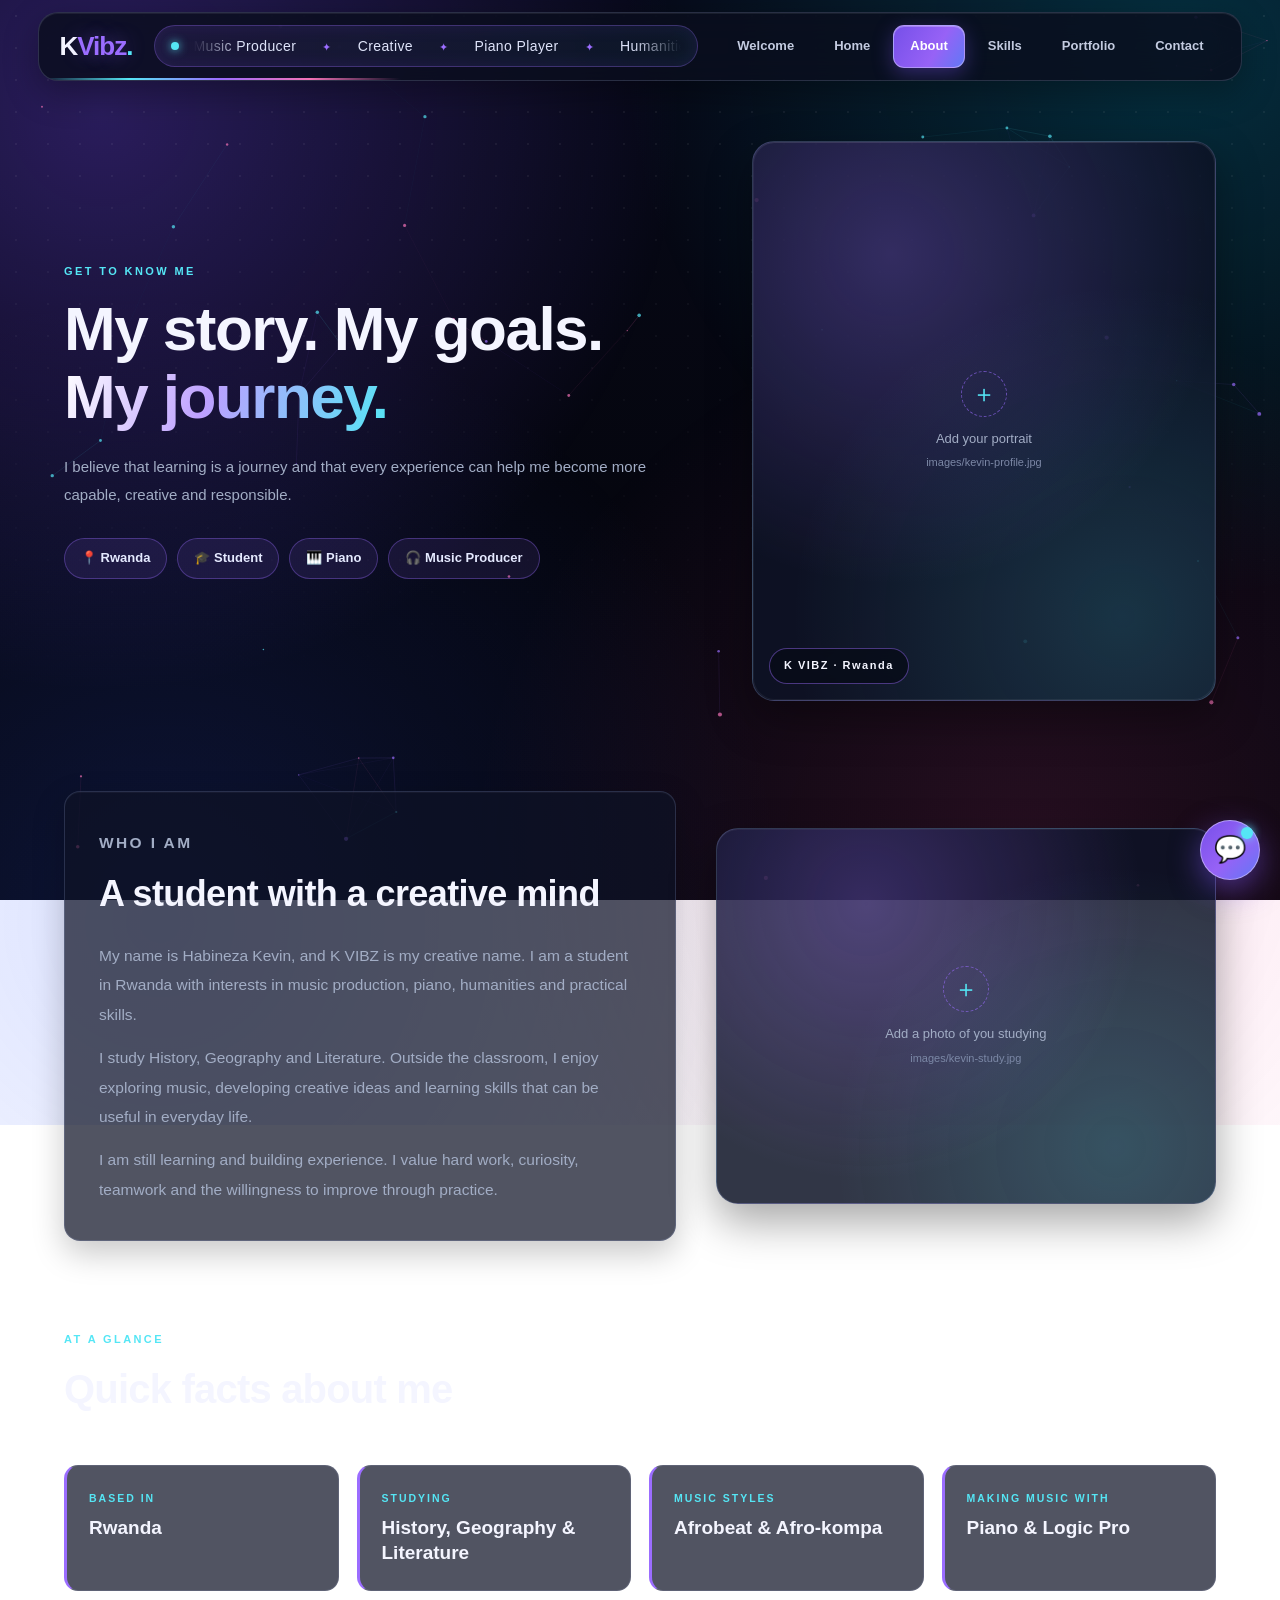
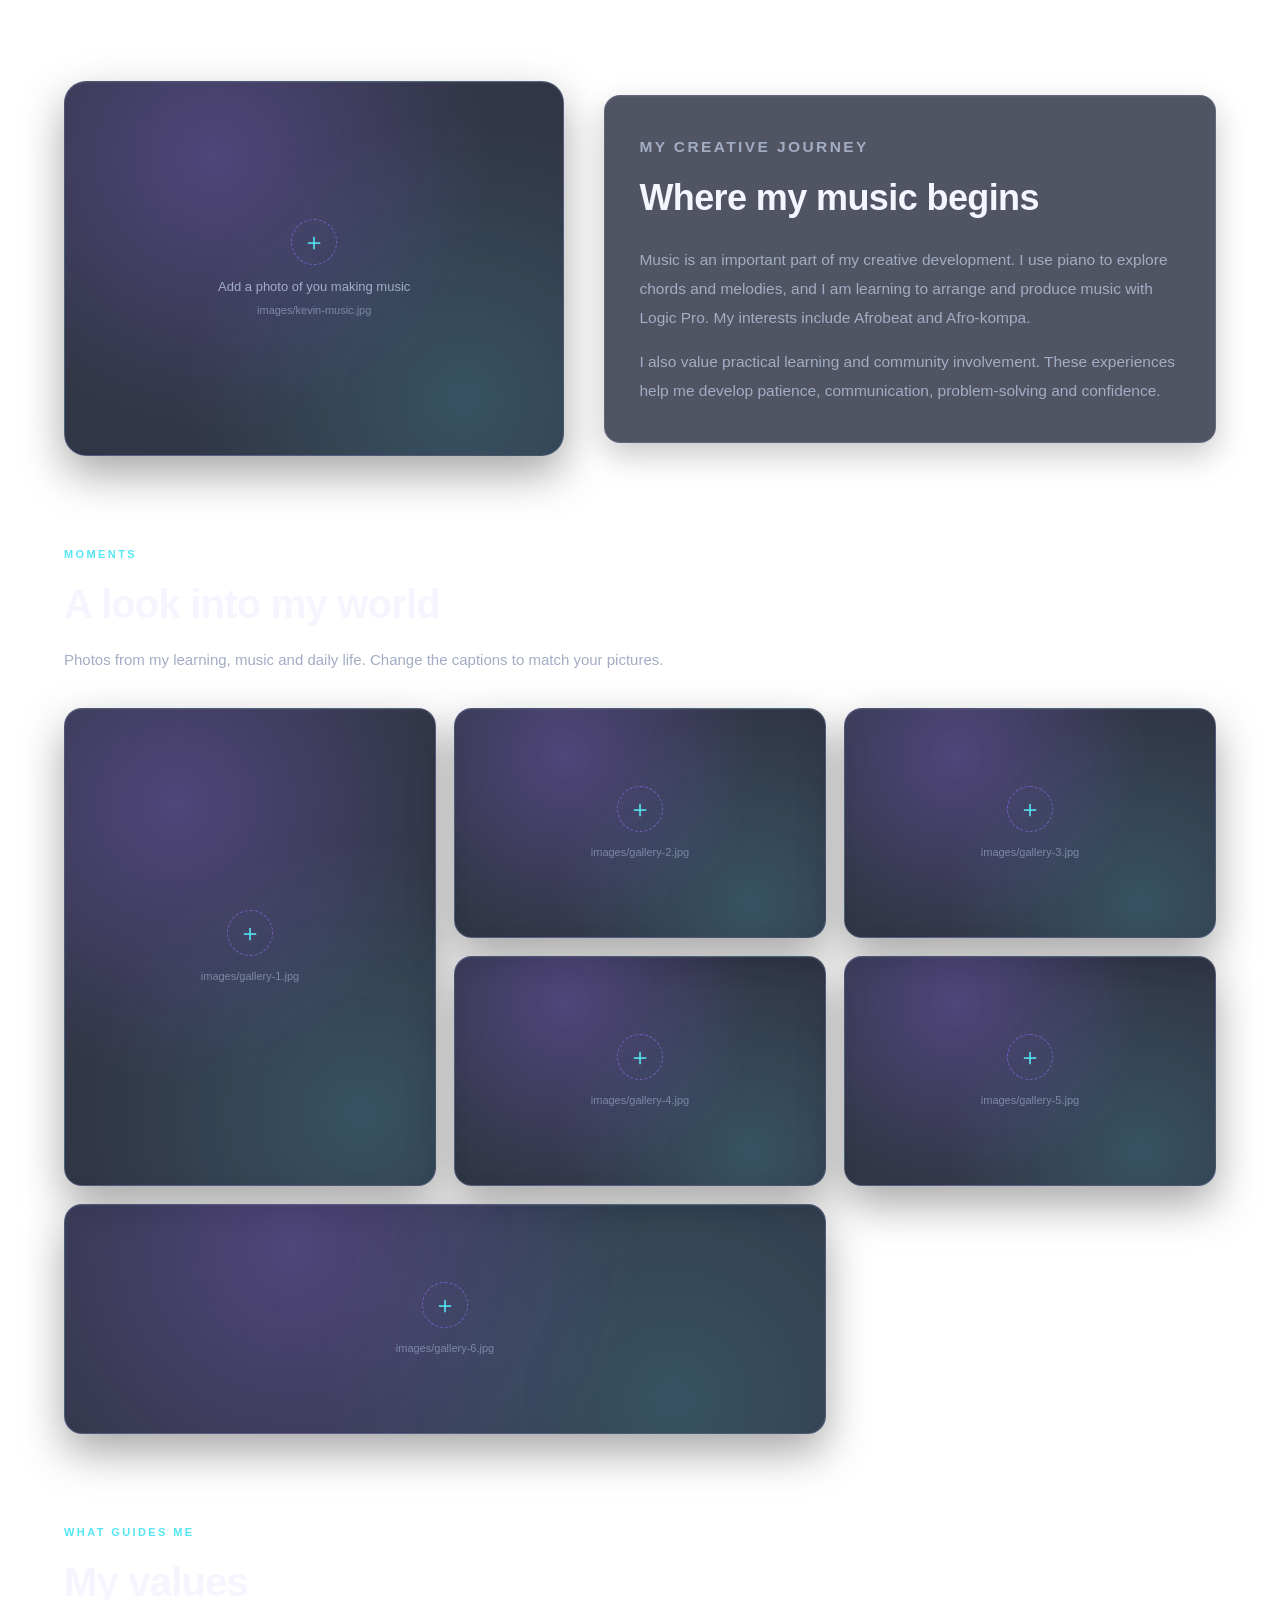
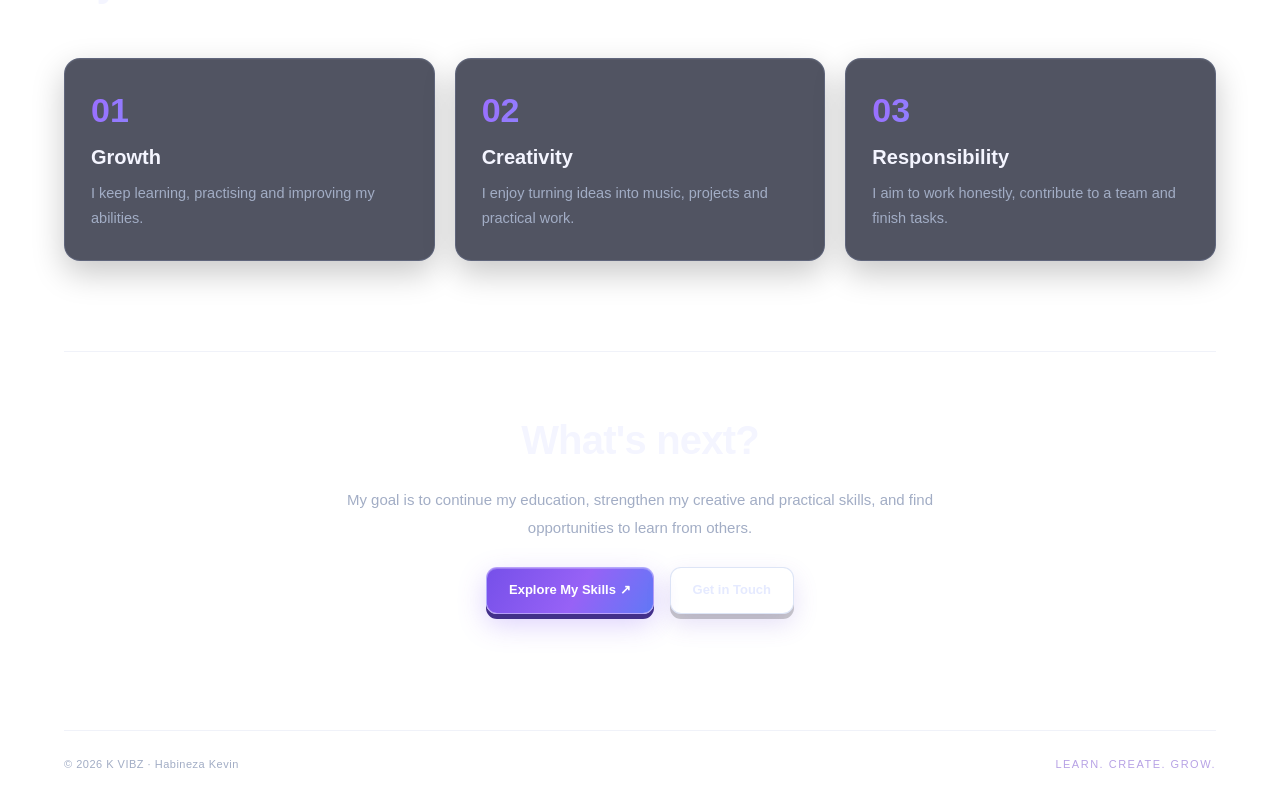
==== commit 9bc28914: "Update about.html" ====
--- a/about.html
+++ b/about.html
@@ -6,6 +6,10 @@
   <meta name="theme-color" content="#05060f">
   <title>About Me | K VIBZ</title>
   <meta name="description" content="About Habineza Kevin, K VIBZ — student in Rwanda with interests in music production, piano, humanities and practical skills.">
+
+  <link rel="icon" type="image/png" href="apple-touch-icon.png">
+  <link rel="apple-touch-icon" href="apple-touch-icon.png">
+  
   <link rel="stylesheet" href="styles.css">
   <link rel="stylesheet" href="chatbox.css">
   <link rel="stylesheet" href="extras.css">
@@ -14,7 +18,7 @@
 </head>
 <body>
   <header class="site-header">
-    <a href="index.html" class="brand">K <span>VIBZ</span><i>.</i></a>
+    <a href="index.html" class="brand">K <span>Vibz</span><i>.</i></a>
 
     <div class="header-ticker" aria-hidden="true">
       <span class="ticker-dot"></span>
--- a/styles.css
+++ b/styles.css
@@ -972,3 +972,17 @@
     background: rgba(155, 109, 255, 0.35);
     transform: translateY(-3px);
 }
+/* K VIBZ Website Logo */
+.brand {
+    display: flex;
+    align-items: center;
+    text-decoration: none;
+}
+
+.brand-logo {
+    width: 55px;
+    height: 55px;
+    object-fit: contain;
+    display: block;
+    border-radius: 8px;
+}
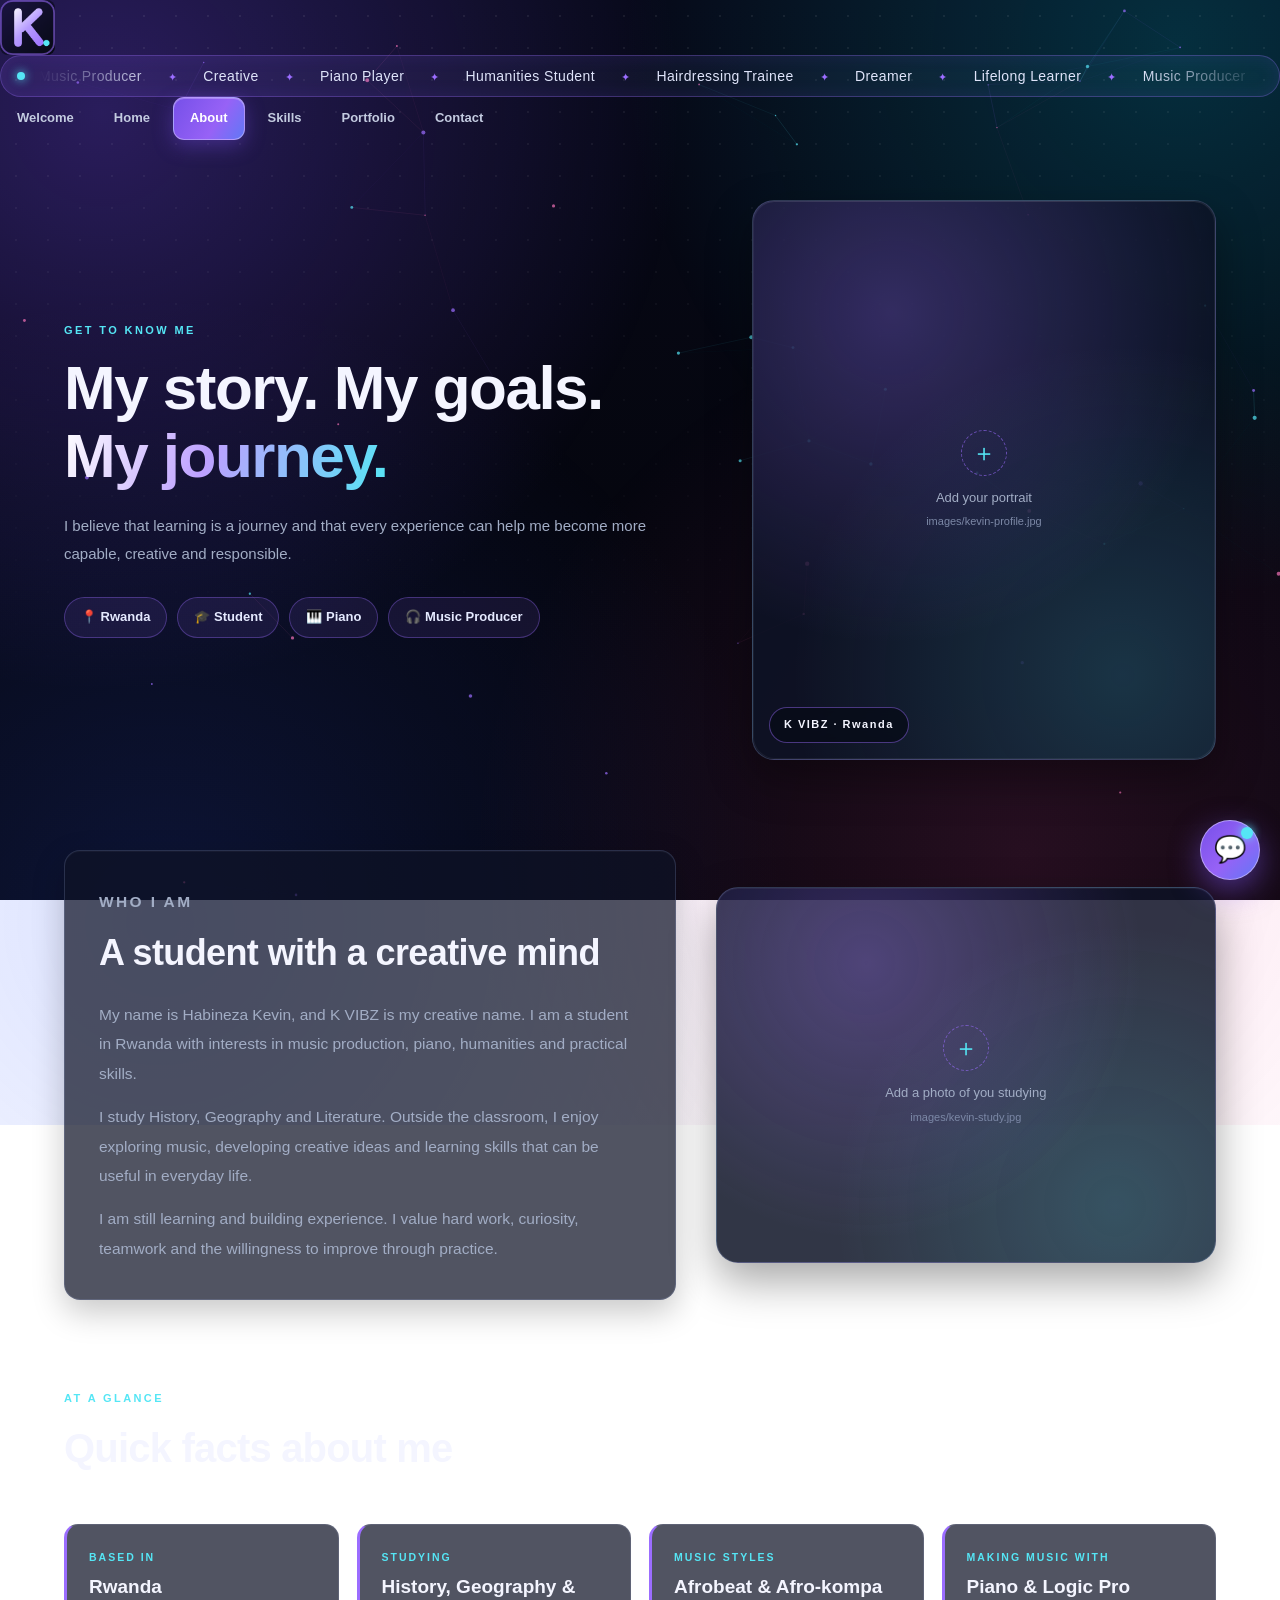
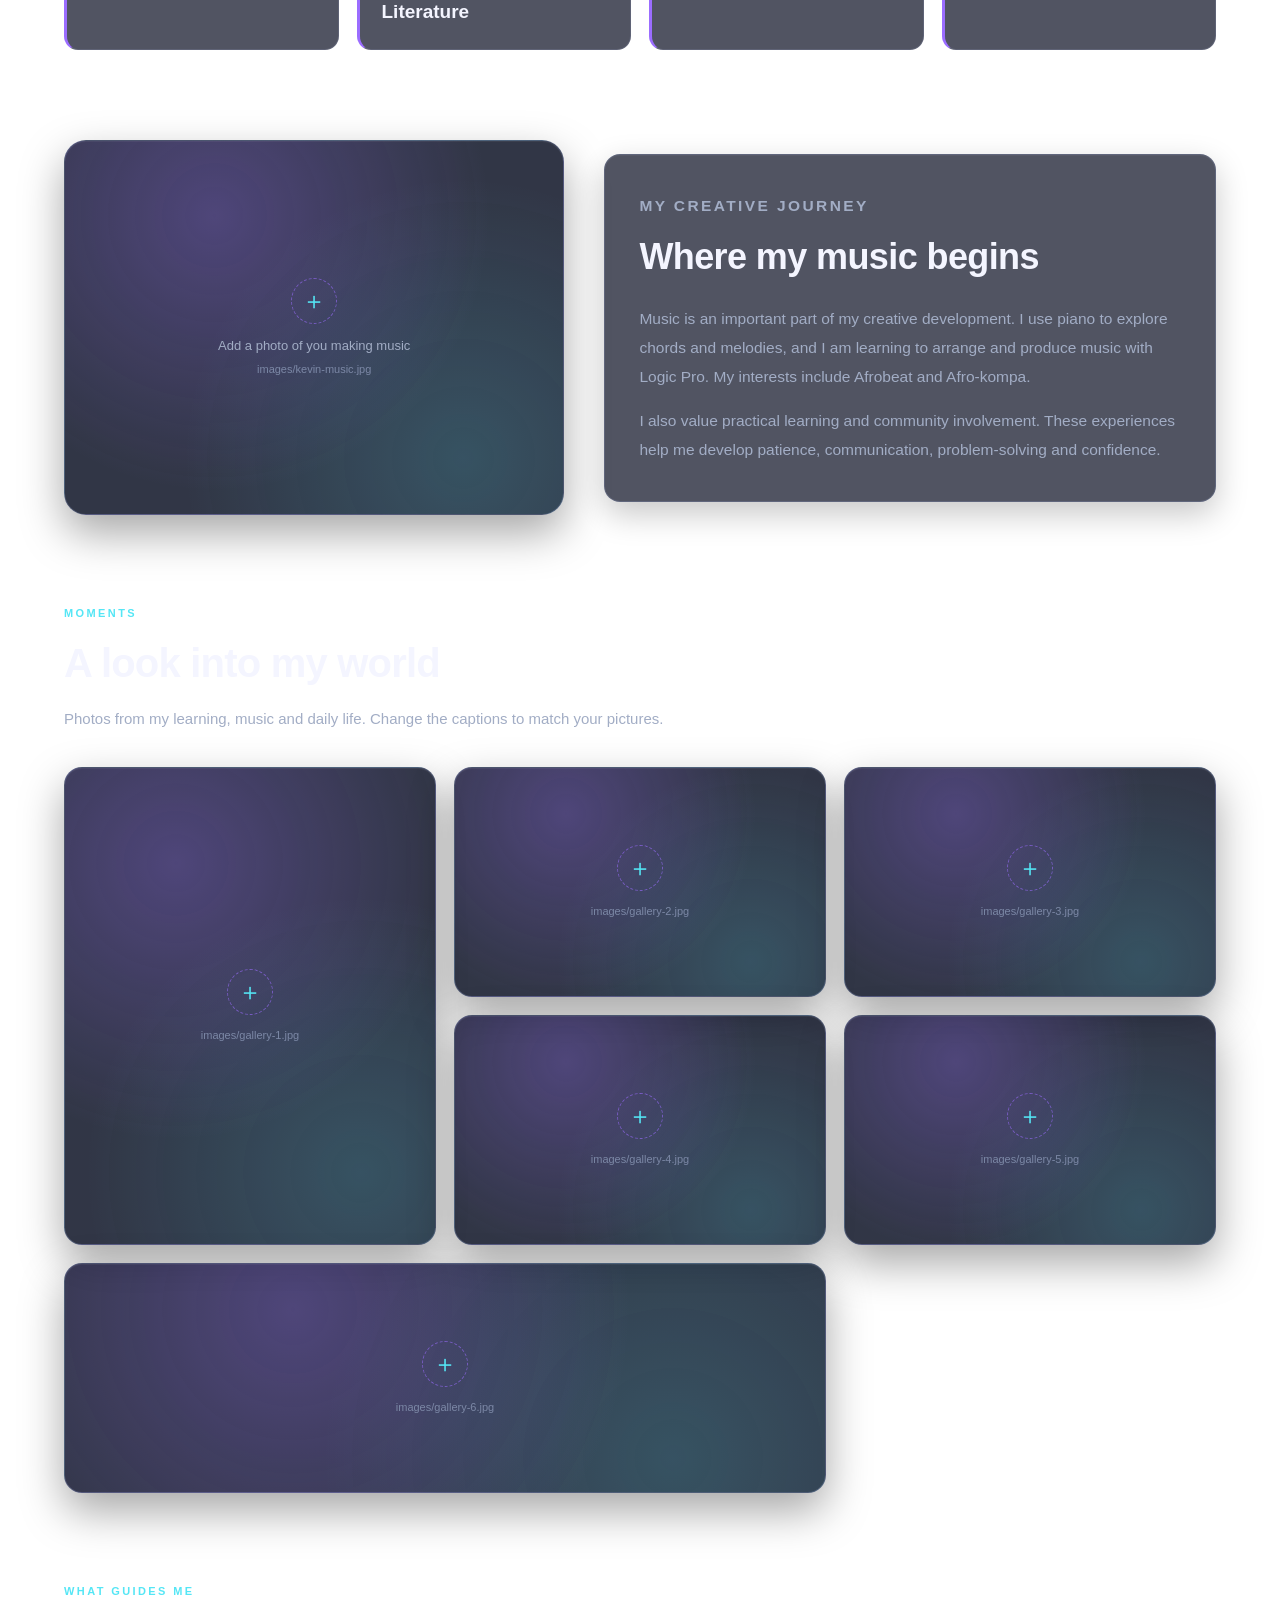
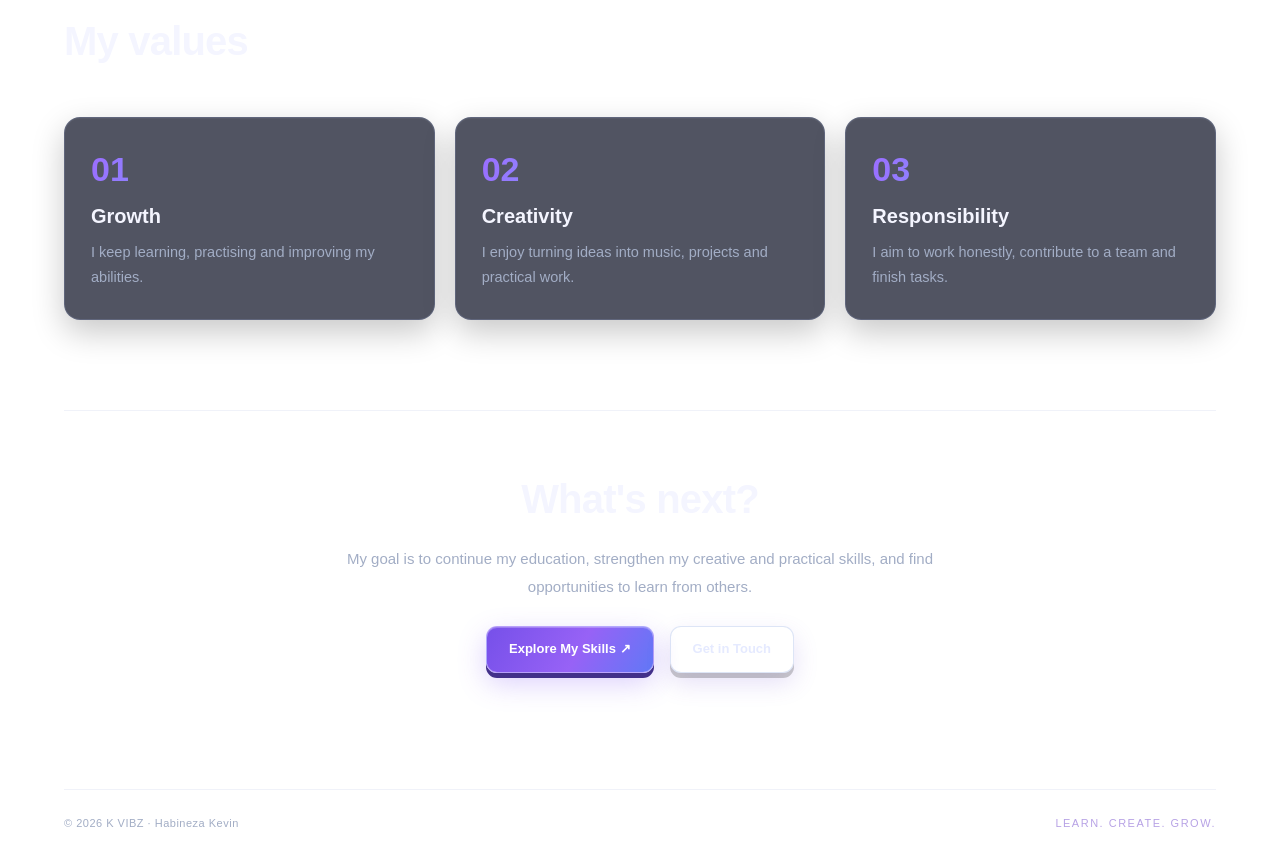
==== commit ab06cde0: "Update header to include logo image Replaced brand link text with logo image." ====
--- a/about.html
+++ b/about.html
@@ -17,8 +17,9 @@
   <script>document.documentElement.classList.add('js');</script>
 </head>
 <body>
-  <header class="site-header">
-    <a href="index.html" class="brand">K <span>Vibz</span><i>.</i></a>
+  <a href="index.html" class="brand">
+      <img src="apple-touch-icon.png" alt="K VIBZ Logo" class="brand-logo">
+    </a>
 
     <div class="header-ticker" aria-hidden="true">
       <span class="ticker-dot"></span>
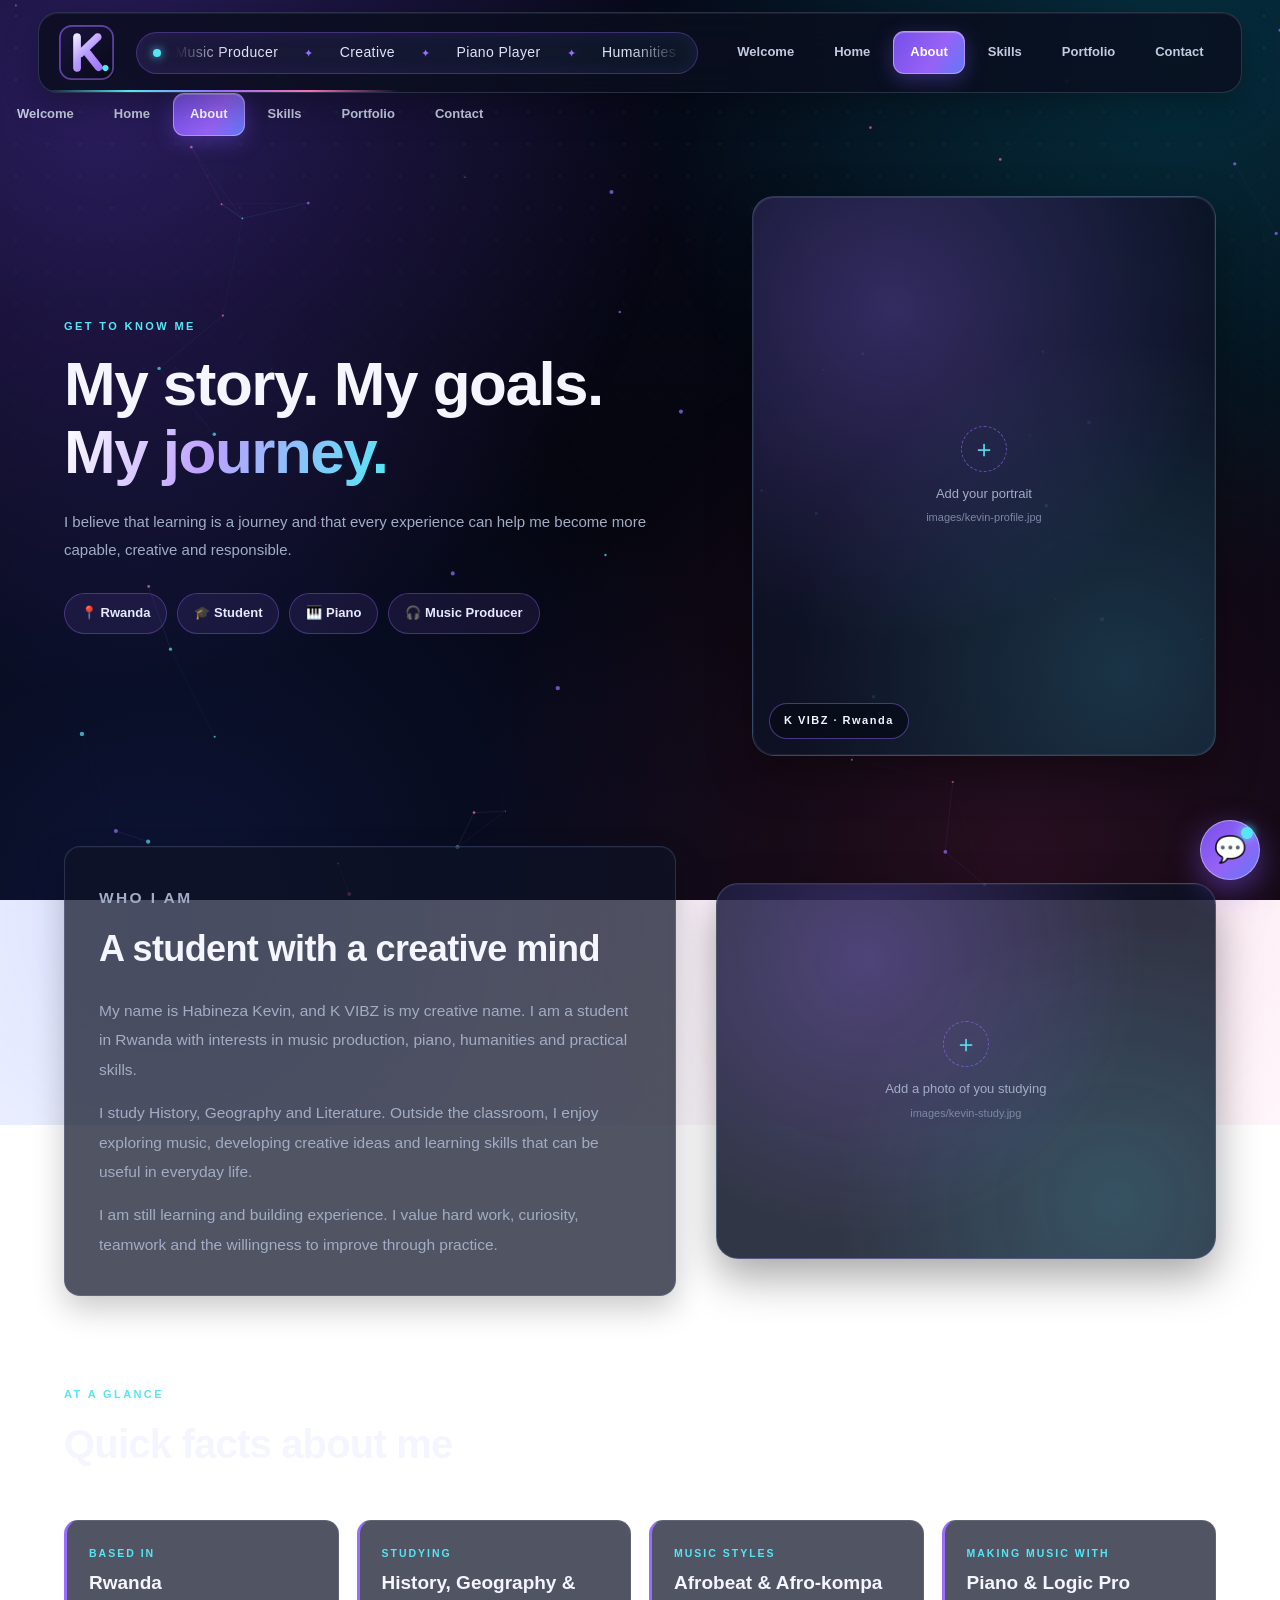
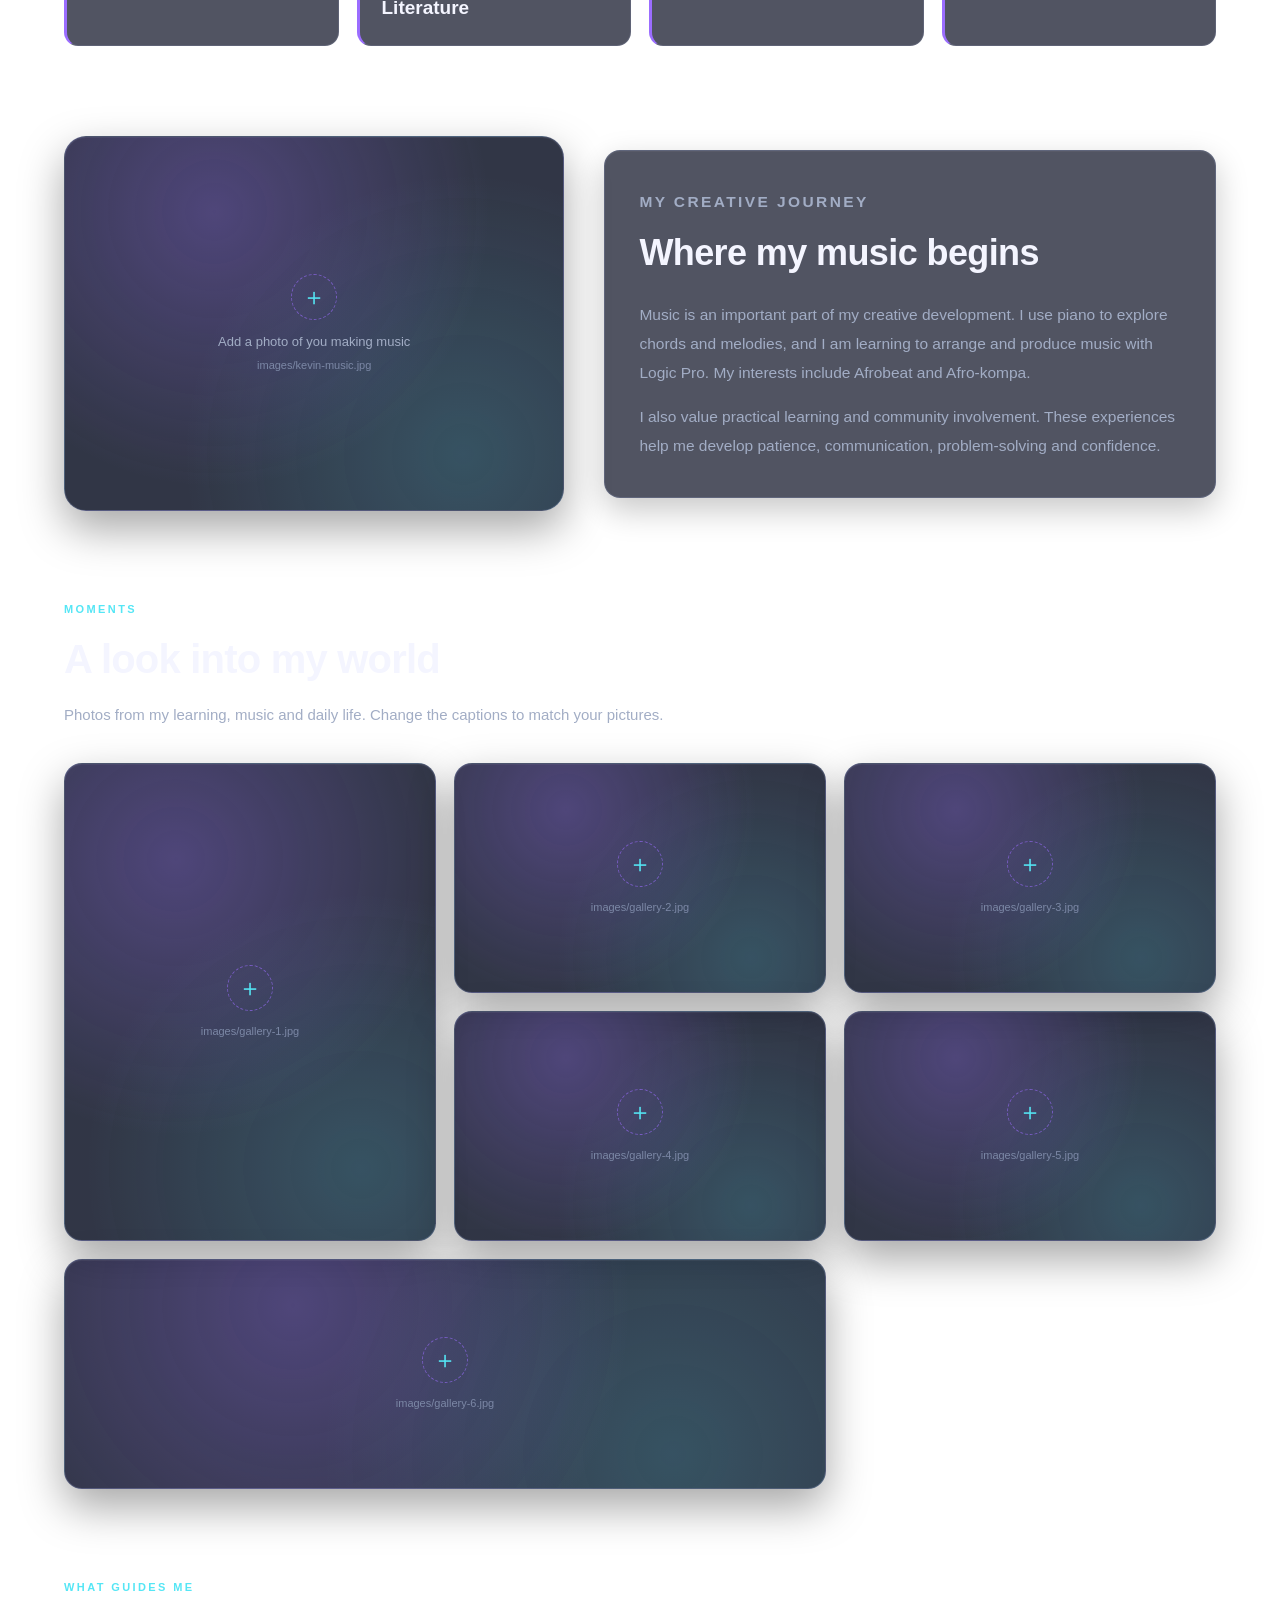
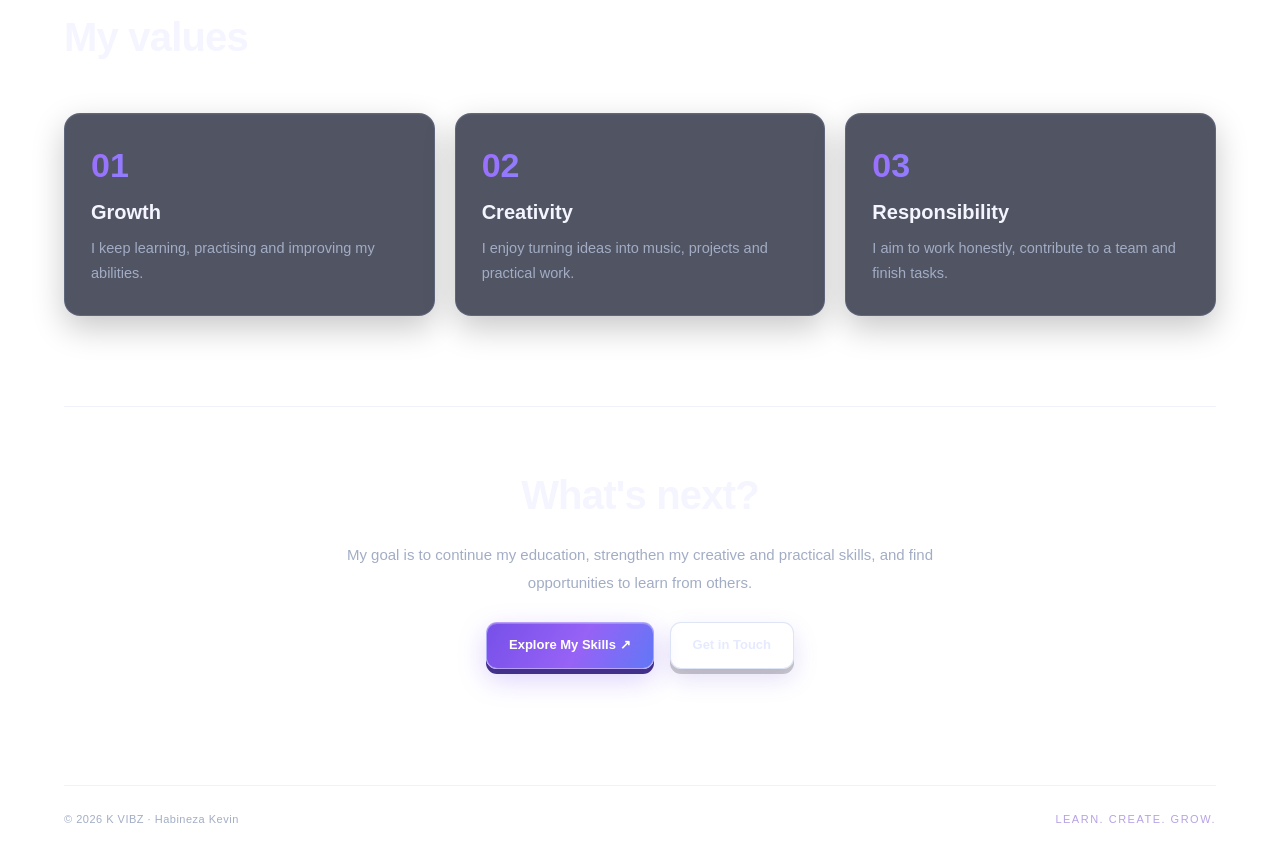
==== commit 605b92f7: "Implement header and navigation in about.html Added a header section with navigation links and a tog" ====
--- a/about.html
+++ b/about.html
@@ -17,7 +17,12 @@
   <script>document.documentElement.classList.add('js');</script>
 </head>
 <body>
-  <a href="index.html" class="brand">
+  
+<body>
+
+  <header class="site-header">
+
+    <a href="index.html" class="brand">
       <img src="apple-touch-icon.png" alt="K VIBZ Logo" class="brand-logo">
     </a>
 
@@ -36,6 +41,23 @@
       </div>
     </div>
 
+    <button class="nav-toggle" type="button"
+      aria-label="Open menu" aria-expanded="false">
+      <span></span><span></span><span></span>
+    </button>
+
+    <nav class="navigation">
+      <a href="index.html">Welcome</a>
+      <a href="home.html">Home</a>
+      <a href="about.html" class="active">About</a>
+      <a href="skills.html">Skills</a>
+      <a href="portfolio.html">Portfolio</a>
+      <a href="contact.html">Contact</a>
+    </nav>
+
+  </header>
+
+
     <button class="nav-toggle" type="button" aria-label="Open menu" aria-expanded="false">
       <span></span><span></span><span></span>
     </button>
